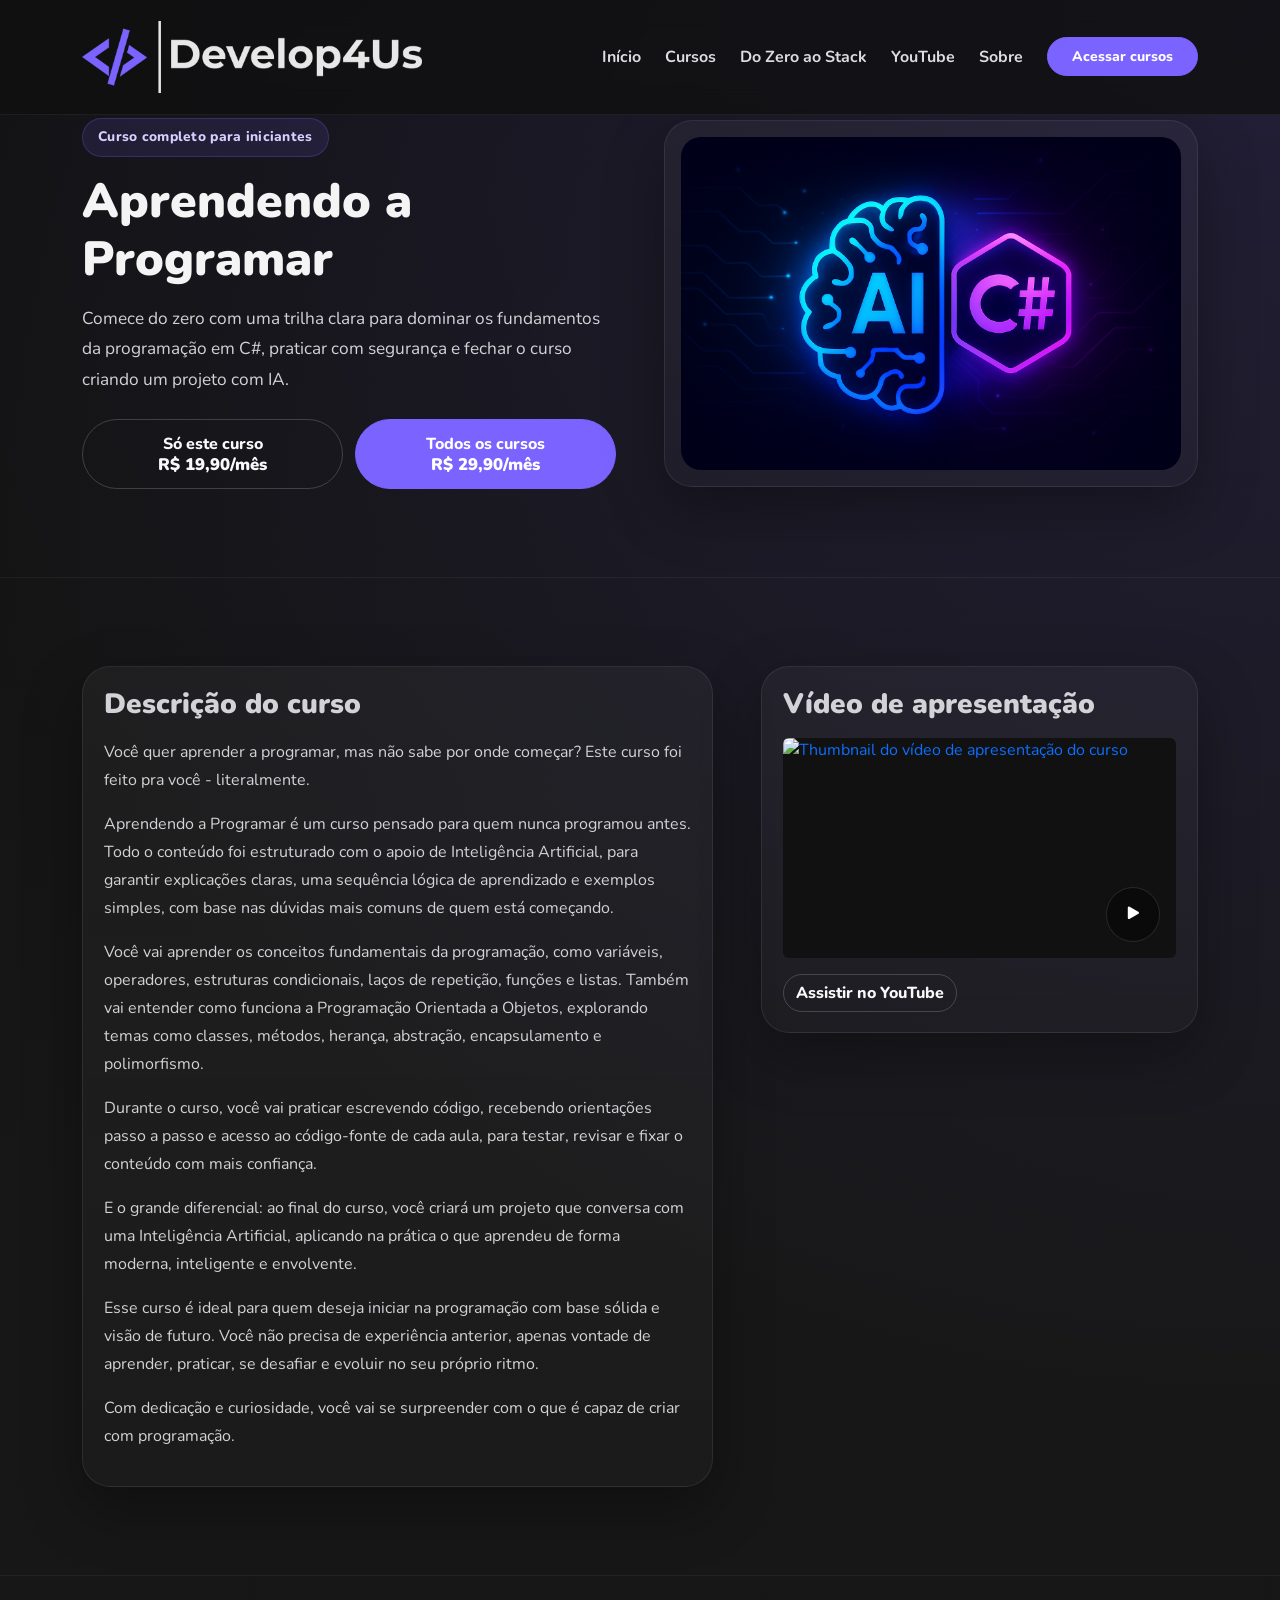
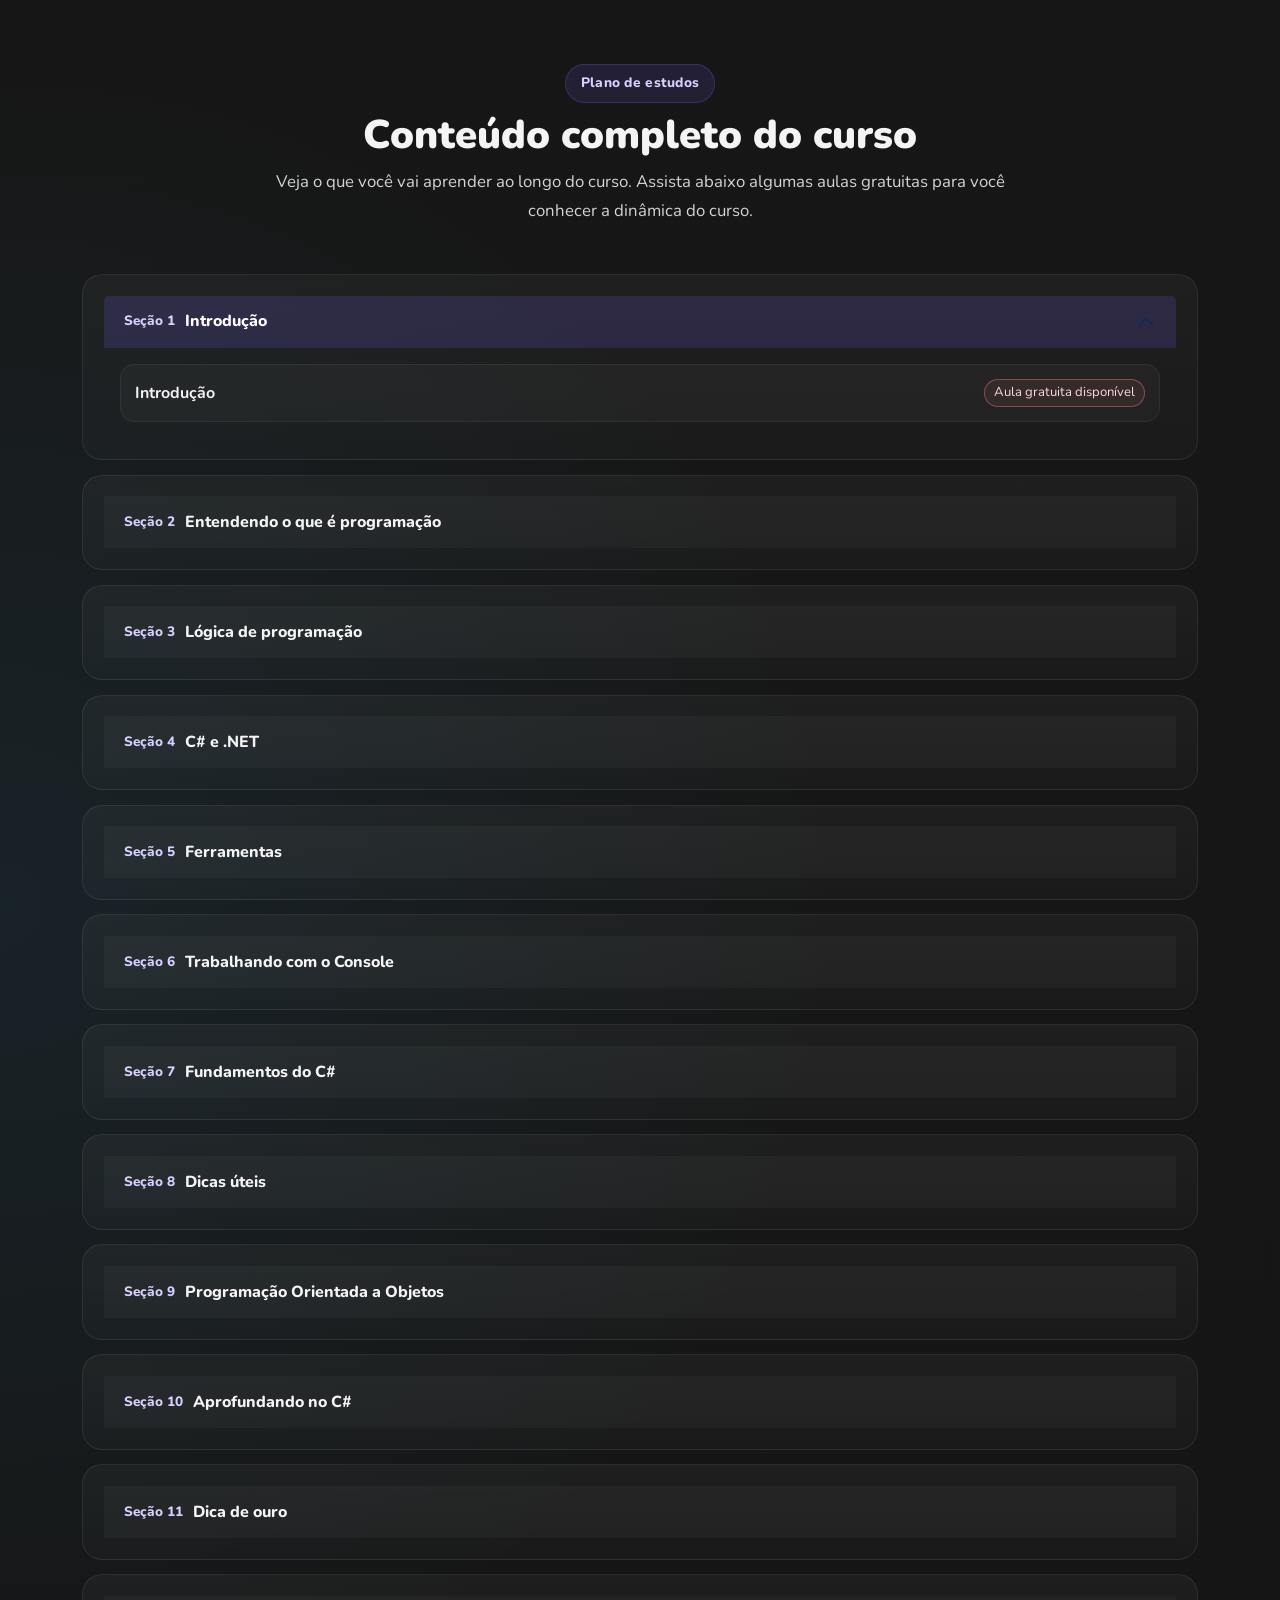
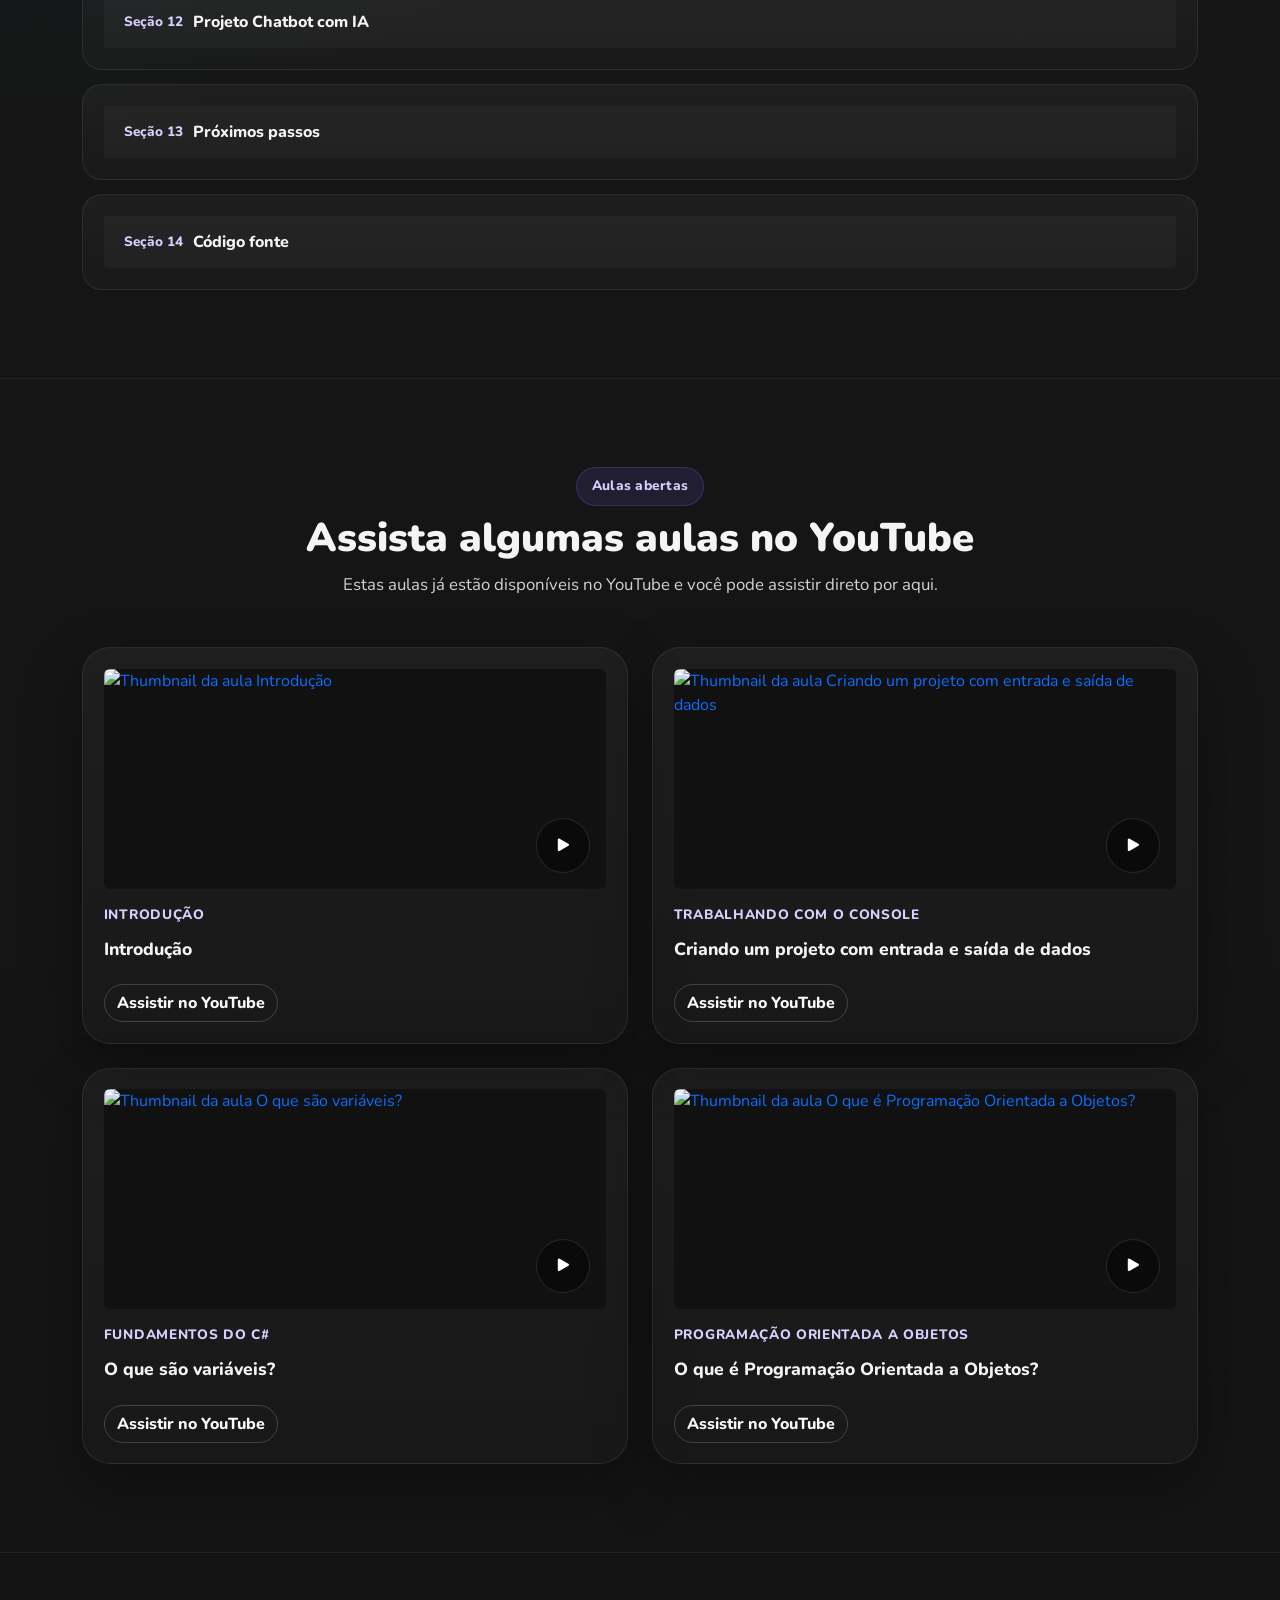
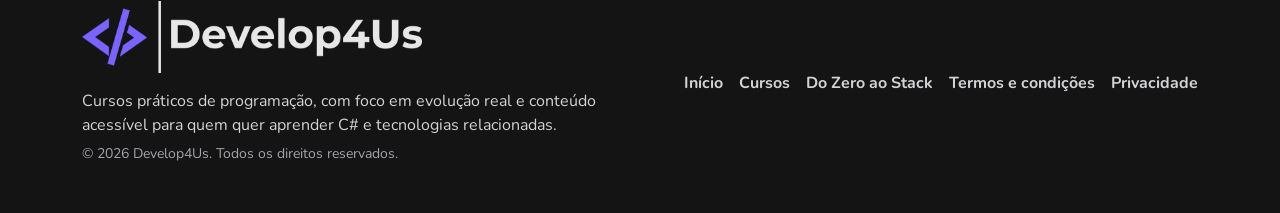
==== aprendendo-a-programar/index.html @ 0a6efe9c "Corrige navegação e remove embeds problemáticos de YouTube" ====
<!doctype html>
<html lang="pt-BR">
<head>
  <meta charset="utf-8">
  <meta name="viewport" content="width=device-width, initial-scale=1">
  <title>Aprendendo a Programar | Develop4Us</title>
  <meta name="description" content="Curso Aprendendo a Programar: comece do zero com lógica, C#, POO e projeto com IA.">
  <meta name="theme-color" content="#171717">

  <meta property="og:title" content="Aprendendo a Programar | Develop4Us">
  <meta property="og:description" content="Página oficial do curso Aprendendo a Programar com descrição, apresentação e conteúdo completo.">
  <meta property="og:type" content="website">
  <meta property="og:url" content="https://develop4us.com/aprendendo-a-programar">
  <meta property="og:image" content="../assets/img/logo_c1.png">

  <link rel="icon" type="image/png" href="../assets/img/favicon.png">
  <link rel="preconnect" href="https://fonts.googleapis.com">
  <link rel="preconnect" href="https://fonts.gstatic.com" crossorigin>
  <link href="https://fonts.googleapis.com/css2?family=Nunito:wght@400;600;700;800;900&display=swap" rel="stylesheet">
  <link href="https://cdn.jsdelivr.net/npm/bootstrap@5.3.3/dist/css/bootstrap.min.css" rel="stylesheet" integrity="sha384-QWTKZyjpPEjISv5WaRU9OFeRpok6YctnYmDr5pNlyT2bRjXh0JMhjY6hW+ALEwIH" crossorigin="anonymous">
  <link rel="stylesheet" href="https://cdn.jsdelivr.net/npm/bootstrap-icons@1.11.3/font/bootstrap-icons.min.css">
  <link rel="stylesheet" href="../assets/css/site.css">
</head>
<body>
  <div class="site-shell">
    <header>
      <nav class="navbar navbar-expand-lg navbar-dark fixed-top glass-nav" aria-label="Barra principal">
        <div class="container py-2">
          <a class="navbar-brand d-flex align-items-center gap-3" href="../index.html#inicio" aria-label="Voltar para o início">
            <img src="../assets/img/logo.png" alt="Logo da Develop4Us" class="brand-logo">
          </a>
          <button class="navbar-toggler border-0 shadow-none" type="button" data-bs-toggle="collapse" data-bs-target="#mainNav" aria-controls="mainNav" aria-expanded="false" aria-label="Abrir menu">
            <span class="navbar-toggler-icon"></span>
          </button>
          <div class="collapse navbar-collapse" id="mainNav">
            <ul class="navbar-nav ms-auto align-items-lg-center gap-lg-2 mt-3 mt-lg-0">
              <li class="nav-item"><a class="nav-link" href="../index.html#inicio">Início</a></li>
              <li class="nav-item"><a class="nav-link" href="../index.html#cursos">Cursos</a></li>
              <li class="nav-item"><a class="nav-link" href="../index.html#trilha">Do Zero ao Stack</a></li>
              <li class="nav-item"><a class="nav-link" href="../index.html#youtube">YouTube</a></li>
              <li class="nav-item"><a class="nav-link" href="../index.html#sobre">Sobre</a></li>
              <li class="nav-item ms-lg-2"><a class="btn btn-primary btn-sm px-4 py-2" href="https://academy.develop4us.com/pt-br/club/develop4us" target="_blank" rel="noopener noreferrer">Acessar cursos</a></li>
            </ul>
          </div>
        </div>
      </nav>
    </header>

    <main>
      <section class="course-hero section-pad">
        <div class="container">
          <div class="row g-4 g-lg-5 align-items-center">
            <div class="col-12 col-lg-6">
              <span class="eyebrow">Curso completo para iniciantes</span>
              <h1 class="display-5 fw-black mt-3 mb-3">Aprendendo a Programar</h1>
              <p class="hero-copy mb-4">Comece do zero com uma trilha clara para dominar os fundamentos da programação em C#, praticar com segurança e fechar o curso criando um projeto com IA.</p>
              <div class="course-pricing course-pricing-inline justify-content-center">
                <a href="https://academy.develop4us.com/pt-br/club/develop4us/products/7291394" class="btn btn-outline-light flex-fill" target="_blank" rel="noopener noreferrer">Só este curso<br><strong>R$ 19,90/mês</strong></a>
                <a href="https://pay.hotmart.com/E105148294Q" class="btn btn-primary flex-fill" target="_blank" rel="noopener noreferrer">Todos os cursos<br><strong>R$ 29,90/mês</strong></a>
              </div>
            </div>
            <div class="col-12 col-lg-6">
              <div class="course-cover card-surface">
                <img src="../assets/img/logo_c1.png" alt="Capa do curso Aprendendo a Programar" class="course-cover-image">
              </div>
            </div>
          </div>
        </div>
      </section>

      <section class="section-pad section-divider">
        <div class="container">
          <div class="row g-4 g-lg-5">
            <div class="col-12 col-lg-7">
              <div class="card-surface course-description">
                <h2 class="h3 fw-black mb-3">Descrição do curso</h2>
                <div id="courseDescription" class="course-description-content"></div>
              </div>
            </div>
            <div class="col-12 col-lg-5">
              <div class="card-surface course-video-presentation">
                <h2 class="h3 fw-black mb-3">Vídeo de apresentação</h2>
                <a href="https://youtu.be/44EhH_-DKz4" class="video-thumb video-thumb-link rounded overflow-hidden" target="_blank" rel="noopener noreferrer" aria-label="Assistir apresentação do curso no YouTube">
                  <img src="https://img.youtube.com/vi/44EhH_-DKz4/hqdefault.jpg" alt="Thumbnail do vídeo de apresentação do curso" class="video-thumb-image">
                  <span class="video-play-badge"><i class="bi bi-play-fill"></i></span>
                </a>
                <a href="https://youtu.be/44EhH_-DKz4" class="btn btn-outline-light mt-3" target="_blank" rel="noopener noreferrer">Assistir no YouTube</a>
              </div>
            </div>
          </div>
        </div>
      </section>

      <section id="conteudo" class="section-pad section-divider">
        <div class="container">
          <div class="section-heading text-center mb-5">
            <span class="eyebrow">Plano de estudos</span>
            <h2 class="display-6 fw-black mt-2">Conteúdo completo do curso</h2>
            <p class="section-copy mx-auto">Veja o que você vai aprender ao longo do curso. Assista abaixo algumas aulas gratuitas para você conhecer a dinâmica do curso.</p>
          </div>
          <div id="curriculumList" class="curriculum-list"></div>
        </div>
      </section>

      <section id="aulas-youtube" class="section-pad section-divider">
        <div class="container">
          <div class="section-heading text-center mb-5">
            <span class="eyebrow">Aulas abertas</span>
            <h2 class="display-6 fw-black mt-2">Assista algumas aulas no YouTube</h2>
            <p class="section-copy mx-auto">Estas aulas já estão disponíveis no YouTube e você pode assistir direto por aqui.</p>
          </div>
          <div id="youtubeLessons" class="row g-4"></div>
        </div>
      </section>
    </main>

    <footer class="section-divider py-5">
      <div class="container">
        <div class="row g-4 align-items-center">
          <div class="col-12 col-lg-6 text-center text-lg-start">
            <img src="../assets/img/logo.png" alt="Logo da Develop4Us" class="footer-logo mb-3">
            <p class="mb-1">Cursos práticos de programação, com foco em evolução real e conteúdo acessível para quem quer aprender C# e tecnologias relacionadas.</p>
            <small class="text-secondary">© <span id="currentYear"></span> Develop4Us. Todos os direitos reservados.</small>
          </div>
          <div class="col-12 col-lg-6">
            <div class="footer-links d-flex flex-column flex-sm-row flex-wrap justify-content-center justify-content-lg-end gap-2 gap-sm-3">
              <a href="../index.html#inicio">Início</a>
              <a href="../index.html#cursos">Cursos</a>
              <a href="../index.html#trilha">Do Zero ao Stack</a>
              <a href="../termos.html">Termos e condições</a>
              <a href="../privacidade.html">Privacidade</a>
            </div>
          </div>
        </div>
      </div>
    </footer>
  </div>

  <script>
    window.coursePageData = {
      description: [
        'Você quer aprender a programar, mas não sabe por onde começar? Este curso foi feito pra você - literalmente.',
        'Aprendendo a Programar é um curso pensado para quem nunca programou antes. Todo o conteúdo foi estruturado com o apoio de Inteligência Artificial, para garantir explicações claras, uma sequência lógica de aprendizado e exemplos simples, com base nas dúvidas mais comuns de quem está começando.',
        'Você vai aprender os conceitos fundamentais da programação, como variáveis, operadores, estruturas condicionais, laços de repetição, funções e listas. Também vai entender como funciona a Programação Orientada a Objetos, explorando temas como classes, métodos, herança, abstração, encapsulamento e polimorfismo.',
        'Durante o curso, você vai praticar escrevendo código, recebendo orientações passo a passo e acesso ao código-fonte de cada aula, para testar, revisar e fixar o conteúdo com mais confiança.',
        'E o grande diferencial: ao final do curso, você criará um projeto que conversa com uma Inteligência Artificial, aplicando na prática o que aprendeu de forma moderna, inteligente e envolvente.',
        'Esse curso é ideal para quem deseja iniciar na programação com base sólida e visão de futuro. Você não precisa de experiência anterior, apenas vontade de aprender, praticar, se desafiar e evoluir no seu próprio ritmo.',
        'Com dedicação e curiosidade, você vai se surpreender com o que é capaz de criar com programação.'
      ],
      lessons: [
        { section: 'Introdução', title: 'Introdução', youtube: 'https://youtu.be/5ladXvCIR5Y' },
        { section: 'Entendendo o que é programação', title: 'O que é programação?' },
        { section: 'Entendendo o que é programação', title: 'O que faz um programador?' },
        { section: 'Entendendo o que é programação', title: 'O que são softwares?' },
        { section: 'Entendendo o que é programação', title: 'Como é o funcionamento de um programa?' },
        { section: 'Lógica de programação', title: 'Pensando como um programador' },
        { section: 'Lógica de programação', title: 'O que são algoritmos e como usá-los?' },
        { section: 'C# e .NET', title: 'O que é C#?' },
        { section: 'C# e .NET', title: 'O que é .NET?' },
        { section: 'Ferramentas', title: 'O que é uma IDE?' },
        { section: 'Ferramentas', title: 'Instalação do VS Code' },
        { section: 'Ferramentas', title: 'Instalação do kit de ferramentas do C#' },
        { section: 'Ferramentas', title: 'Instalação do .NET' },
        { section: 'Ferramentas', title: 'Meu primeiro app de Console' },
        { section: 'Ferramentas', title: 'Meu primeiro app Web' },
        { section: 'Ferramentas', title: 'Meu primeiro app para Windows' },
        { section: 'Trabalhando com o Console', title: 'Criando um projeto com entrada e saída de dados', youtube: 'https://youtu.be/Va6NUKObylQ' },
        { section: 'Fundamentos do C#', title: 'O que são variáveis?', youtube: 'https://youtu.be/ct6WzISPlgQ' },
        { section: 'Fundamentos do C#', title: 'Criando minhas primeiras variáveis' },
        { section: 'Fundamentos do C#', title: 'O que são operadores?' },
        { section: 'Fundamentos do C#', title: 'Usando os operadores aritméticos' },
        { section: 'Fundamentos do C#', title: 'Trabalhando com operadores de comparação e lógicos' },
        { section: 'Fundamentos do C#', title: 'O que são estruturas condicionais e laços de repetição?' },
        { section: 'Fundamentos do C#', title: 'Aplicando o if-else na prática' },
        { section: 'Fundamentos do C#', title: 'Usando o switch-case' },
        { section: 'Fundamentos do C#', title: 'Laços de repetição: for' },
        { section: 'Fundamentos do C#', title: 'Laços de repetição: while' },
        { section: 'Fundamentos do C#', title: 'Laços de repetição: do-while' },
        { section: 'Fundamentos do C#', title: 'Trabalhando com arrays' },
        { section: 'Fundamentos do C#', title: 'Trabalhando com listas' },
        { section: 'Fundamentos do C#', title: 'Laços de repetição: foreach' },
        { section: 'Fundamentos do C#', title: 'O que são funções ou métodos?' },
        { section: 'Fundamentos do C#', title: 'Criando métodos simples' },
        { section: 'Fundamentos do C#', title: 'Criando métodos com parâmetros' },
        { section: 'Fundamentos do C#', title: 'Criando métodos com retorno' },
        { section: 'Dicas úteis', title: 'Dica: Criando projetos pelo Solution Explorer' },
        { section: 'Dicas úteis', title: 'Dica: Aprendendo a depurar o código' },
        { section: 'Programação Orientada a Objetos', title: 'O que é Programação Orientada a Objetos?', youtube: 'https://youtu.be/pikRvl3avoI' },
        { section: 'Programação Orientada a Objetos', title: 'O que são classes e objetos?' },
        { section: 'Programação Orientada a Objetos', title: 'Criando classes' },
        { section: 'Programação Orientada a Objetos', title: 'Criando classes em arquivos diferentes' },
        { section: 'Programação Orientada a Objetos', title: 'Criando e usando construtores' },
        { section: 'Programação Orientada a Objetos', title: 'Encapsulamento e modificadores de acesso' },
        { section: 'Programação Orientada a Objetos', title: 'Aplicando encapsulamento no código' },
        { section: 'Programação Orientada a Objetos', title: 'Criando métodos com sobrecarga' },
        { section: 'Programação Orientada a Objetos', title: 'O que são abstração e interfaces?' },
        { section: 'Programação Orientada a Objetos', title: 'Usando abstração e interfaces na prática' },
        { section: 'Programação Orientada a Objetos', title: 'Criando classes abstratas' },
        { section: 'Programação Orientada a Objetos', title: 'O que é herança?' },
        { section: 'Programação Orientada a Objetos', title: 'Exemplo de herança' },
        { section: 'Programação Orientada a Objetos', title: 'O que é polimorfismo?' },
        { section: 'Programação Orientada a Objetos', title: 'Exemplo de polimorfismo' },
        { section: 'Aprofundando no C#', title: 'Var, constantes e variáveis estáticas' },
        { section: 'Aprofundando no C#', title: 'Propriedades e campos em classes' },
        { section: 'Aprofundando no C#', title: 'Programando com LINQ' },
        { section: 'Aprofundando no C#', title: 'Lidando com as exceções' },
        { section: 'Aprofundando no C#', title: 'Aprendendo a manipular arquivos e streams' },
        { section: 'Aprofundando no C#', title: 'Aprendendo programação assíncrona' },
        { section: 'Dica de ouro', title: 'Dica: Usando o GitHub Copilot' },
        { section: 'Projeto Chatbot com IA', title: 'Criando um chatbot usando IA' },
        { section: 'Próximos passos', title: 'Qual caminho seguir na programação?' },
        { section: 'Código fonte', title: 'Código fonte' }
      ]
    };
  </script>
  <script src="https://cdn.jsdelivr.net/npm/bootstrap@5.3.3/dist/js/bootstrap.bundle.min.js" integrity="sha384-YvpcrYf0tY3lHB60NNkmXc5s9fDVZLESaAA55NDzOxhy9GkcIdslK1eN7N6jIeHz" crossorigin="anonymous"></script>
  <script src="../assets/js/site.js"></script>
  <script src="../assets/js/course-page.js"></script>
</body>
</html>
---- assets/css/site.css ----
:root {
  --bg: #171717;
  --bg-soft: #1f1f1f;
  --surface: #232323;
  --surface-strong: #2c2c2c;
  --primary: #7a63ff;
  --primary-strong: #9585ff;
  --heading: #f4f4f5;
  --text: #d3d3d7;
  --muted: #a3a3ad;
  --border: rgba(255, 255, 255, 0.08);
  --shadow: 0 22px 60px rgba(0, 0, 0, 0.32);
  --radius-xl: 1.75rem;
  --radius-lg: 1.25rem;
  --radius-md: 1rem;
}

html {
  scroll-behavior: smooth;
}

body {
  margin: 0;
  font-family: 'Nunito', sans-serif;
  color: var(--text);
  background:
    radial-gradient(circle at top right, rgba(122, 99, 255, 0.16), transparent 28%),
    radial-gradient(circle at left center, rgba(56, 189, 248, 0.08), transparent 30%),
    linear-gradient(180deg, #111111 0%, var(--bg) 24%, #141414 100%);
}

img {
  max-width: 100%;
  display: block;
}

.site-shell {
  overflow-x: hidden;
}

.section-pad {
  padding: 5rem 0;
}

.section-divider {
  border-top: 1px solid rgba(255, 255, 255, 0.05);
}

.glass-nav {
  background: rgba(16, 16, 16, 0.78);
  backdrop-filter: blur(14px);
  border-bottom: 1px solid rgba(255, 255, 255, 0.06);
}

.brand-logo,
.footer-logo,
.about-logo {
  height: auto;
}

.brand-logo {
  width: min(56vw, 220px);
  max-width: 220px;
}

.footer-logo,
.about-logo {
  width: min(72vw, 340px);
}

.nav-link,
.footer-links a,
.hero-copy,
.section-copy,
.course-card p,
.video-card p,
.guide-step-card p,
.guide-card p,
footer p,
footer small,
.mini-note,
.cookie-consent p {
  color: var(--text);
}

.nav-link {
  font-weight: 700;
  color: #dcdce2;
}

.nav-link:hover,
.nav-link:focus,
.footer-links a:hover,
.footer-links a:focus,
.cookie-consent a:hover,
.cookie-consent a:focus {
  color: #ffffff;
}

.btn {
  border-radius: 999px;
  font-weight: 800;
  transition: transform 0.2s ease, box-shadow 0.2s ease, background-color 0.2s ease, border-color 0.2s ease;
}

.btn:hover,
.btn:focus {
  transform: translateY(-2px);
  box-shadow: 0 12px 28px rgba(122, 99, 255, 0.18);
}

.btn-primary {
  --bs-btn-bg: var(--primary);
  --bs-btn-border-color: var(--primary);
  --bs-btn-hover-bg: var(--primary-strong);
  --bs-btn-hover-border-color: var(--primary-strong);
  --bs-btn-active-bg: var(--primary-strong);
  --bs-btn-active-border-color: var(--primary-strong);
  --bs-btn-disabled-bg: var(--primary);
  --bs-btn-disabled-border-color: var(--primary);
}

.btn-outline-light {
  border-color: rgba(255, 255, 255, 0.18);
}

.display-5,
.display-6,
h1,
h2,
h3,
h4,
.showcase-item h3,
.video-card h3,
.course-card h3,
.guide-step-card h3,
.guide-card h3 {
  color: var(--heading);
}

.fw-black {
  font-weight: 900;
}

.eyebrow {
  display: inline-flex;
  align-items: center;
  gap: 0.5rem;
  background: rgba(122, 99, 255, 0.12);
  color: #d8d0ff;
  border: 1px solid rgba(122, 99, 255, 0.25);
  padding: 0.5rem 0.95rem;
  border-radius: 999px;
  font-size: 0.86rem;
  font-weight: 800;
  letter-spacing: 0.02em;
}

.hero-section {
  padding-top: 7.6rem;
}

.hero-copy,
.section-copy {
  font-size: 1.05rem;
  line-height: 1.75;
  max-width: 46rem;
}

.card-surface,
.course-card,
.video-card,
.subscription-box,
.all-access-banner,
.hero-showcase,
.guide-card,
.guide-step-card,
.stack-summary-box,
.about-visual {
  background: linear-gradient(180deg, rgba(255, 255, 255, 0.04), rgba(255, 255, 255, 0.02));
  border: 1px solid var(--border);
  border-radius: var(--radius-xl);
  box-shadow: var(--shadow);
}

.hero-points {
  display: grid;
  gap: 0.75rem;
}

.hero-point {
  display: flex;
  align-items: center;
  gap: 0.75rem;
  padding: 0.9rem 1rem;
  border-radius: var(--radius-md);
  background: rgba(255, 255, 255, 0.03);
  border: 1px solid rgba(255, 255, 255, 0.06);
}

.hero-point i,
.showcase-icon,
.video-label i,
.promo-list i,
.guide-step-number {
  color: var(--primary);
}

.hero-point strong {
  color: #ffffff;
}

.hero-showcase {
  padding: 1.4rem;
}

.showcase-top {
  margin-bottom: 1.25rem;
}

.showcase-top h2 {
  margin: 0.9rem 0 0.6rem;
  font-size: clamp(1.55rem, 2vw, 2rem);
}

.showcase-top p {
  margin: 0;
  line-height: 1.7;
}

.showcase-badge {
  display: inline-flex;
  align-items: center;
  gap: 0.45rem;
  font-weight: 800;
  color: #ffffff;
}

.showcase-grid {
  display: grid;
  gap: 1rem;
}

.showcase-item {
  display: flex;
  gap: 0.95rem;
  align-items: flex-start;
  padding: 1rem;
  border-radius: var(--radius-lg);
  background: rgba(255, 255, 255, 0.03);
  border: 1px solid rgba(255, 255, 255, 0.06);
}

.highlight-item {
  background: linear-gradient(135deg, rgba(122, 99, 255, 0.18), rgba(255, 255, 255, 0.03));
  border-color: rgba(122, 99, 255, 0.24);
}

.showcase-icon {
  width: 3rem;
  height: 3rem;
  flex: 0 0 3rem;
  display: inline-grid;
  place-items: center;
  border-radius: 1rem;
  background: rgba(122, 99, 255, 0.14);
  border: 1px solid rgba(122, 99, 255, 0.24);
  font-size: 1.2rem;
}

.showcase-item h3 {
  margin: 0 0 0.3rem;
  font-size: 1.06rem;
  font-weight: 800;
}

.showcase-item p {
  margin: 0;
  line-height: 1.65;
}

.section-heading {
  max-width: 52rem;
  margin-left: auto;
  margin-right: auto;
}

.all-access-banner,
.guide-card {
  padding: 1.5rem;
}

.price-highlight,
.subscription-price,

.course-pricing {
  display: grid;
  grid-template-columns: 1fr;
  gap: 0.75rem;
  margin-top: 0.4rem;
}

.course-pricing .btn {
  padding: 0.9rem 1rem;
  line-height: 1.25;
}

.course-pricing .btn strong {
  font-size: 1.05rem;
}

.course-link-inline {
  margin-top: 0.8rem;
  display: inline-flex;
  align-items: center;
  gap: 0.25rem;
  color: #d8d0ff;
  font-weight: 800;
  text-decoration: none;
}

.subscription-box {
  padding: 1.45rem;
  background: linear-gradient(180deg, rgba(122, 99, 255, 0.22), rgba(122, 99, 255, 0.08)), rgba(255, 255, 255, 0.03);
}

.small-label,
.course-tag,
.video-label,
.guide-step-label {
  font-weight: 800;
}

.small-label {
  display: block;
  color: #ffffff;
  letter-spacing: 0.03em;
}

.subscription-price {
  margin: 0.35rem 0 0.8rem;
  font-size: clamp(2.1rem, 7vw, 3rem);
  font-weight: 900;
  line-height: 1;
}

.promo-list li {
  display: flex;
  gap: 0.75rem;
  align-items: flex-start;
  margin-bottom: 0.7rem;
}

.promo-list i {
  margin-top: 0.1rem;
}

.course-card,
.video-card {
  display: flex;
  flex-direction: column;
  overflow: hidden;
}

.course-body,
.video-body {
  padding: 1.2rem;
  display: flex;
  flex-direction: column;
  flex: 1;
}

.course-thumb,
.video-thumb {
  position: relative;
  min-height: 220px;
  overflow: hidden;
  background: #111;
}

.course-thumb-image,
.video-thumb-image {
  width: 100%;
  height: 100%;
  object-fit: cover;
}

.course-card h3,
.video-card h3,
.guide-step-card h3 {
  font-size: 1.15rem;
  font-weight: 800;
}

.course-card p,
.video-card p,
.guide-step-card p,
.guide-card p,
.subscription-box p,
.showcase-top p,
.showcase-item p {
  font-size: 0.97rem;
  line-height: 1.7;
}

.course-tag,
.video-label {
  color: #d8d0ff;
}

.course-meta {
  display: flex;
  flex-direction: column;
  gap: 0.2rem;
  margin-top: auto;
}

.course-price {
  font-size: 1.05rem;
  font-weight: 900;
}

.course-note,
.mini-note,
.footer-contact,
.stack-summary-list li,
.cookie-consent a {
  color: var(--muted);
}

.video-thumb-link {
  display: block;
  text-decoration: none;
}

.video-play-badge {
  position: absolute;
  right: 1rem;
  bottom: 1rem;
  width: 3.4rem;
  height: 3.4rem;
  display: inline-grid;
  place-items: center;
  border-radius: 999px;
  background: rgba(9, 9, 10, 0.78);
  color: #ffffff;
  border: 1px solid rgba(255, 255, 255, 0.12);
  backdrop-filter: blur(8px);
  font-size: 1.4rem;
}

.guide-card {
  align-items: center;
}

.stack-summary-box {
  padding: 1.4rem;
  background: linear-gradient(180deg, rgba(255, 255, 255, 0.04), rgba(122, 99, 255, 0.05));
}

.stack-summary-list {
  display: grid;
  gap: 1rem;
}

.stack-summary-list li {
  display: flex;
  align-items: flex-start;
  gap: 0.8rem;
  line-height: 1.6;
}

.stack-summary-list span {
  width: 2rem;
  height: 2rem;
  flex: 0 0 2rem;
  display: inline-grid;
  place-items: center;
  border-radius: 999px;
  background: rgba(122, 99, 255, 0.14);
  color: #ffffff;
  font-weight: 900;
}

.guide-step-card {
  display: flex;
  gap: 1rem;
  align-items: flex-start;
  padding: 1.25rem;
  height: 100%;
}

.guide-step-number {
  width: 3rem;
  height: 3rem;
  flex: 0 0 3rem;
  display: inline-grid;
  place-items: center;
  border-radius: 1rem;
  background: rgba(122, 99, 255, 0.14);
  border: 1px solid rgba(122, 99, 255, 0.24);
  font-size: 1.1rem;
  font-weight: 900;
}

.guide-step-label {
  display: inline-block;
  margin-bottom: 0.35rem;
  color: #d8d0ff;
  font-size: 0.85rem;
  text-transform: uppercase;
  letter-spacing: 0.05em;
}

.about-visual {
  min-height: 280px;
  display: grid;
  place-items: center;
  padding: 1.5rem;
}

.about-logo-wrap {
  width: 100%;
  min-height: 220px;
  display: grid;
  place-items: center;
  border-radius: var(--radius-lg);
  background: radial-gradient(circle at center, rgba(122, 99, 255, 0.12), transparent 55%), rgba(255, 255, 255, 0.02);
  border: 1px solid rgba(255, 255, 255, 0.06);
}

.footer-links a {
  text-decoration: none;
  font-weight: 700;
}

.text-secondary {
  color: var(--muted) !important;
}

.cookie-consent {
  position: fixed;
  left: 1rem;
  right: 1rem;
  bottom: 1rem;
  z-index: 1100;
}

.cookie-consent__content {
  max-width: 980px;
  margin: 0 auto;
  display: flex;
  flex-direction: column;
  gap: 1rem;
  padding: 1rem 1.1rem;
  border-radius: 1.25rem;
  background: rgba(16, 16, 16, 0.94);
  border: 1px solid rgba(255, 255, 255, 0.09);
  box-shadow: var(--shadow);
}

.cookie-consent p {
  margin: 0;
  line-height: 1.65;
}

.cookie-consent a {
  font-weight: 800;
}

.legal-page {
  min-height: 100vh;
  padding-top: 7rem;
}

.legal-card {
  max-width: 900px;
  margin: 0 auto;
  padding: 2rem;
  background: linear-gradient(180deg, rgba(255,255,255,0.04), rgba(255,255,255,0.02));
  border: 1px solid var(--border);
  border-radius: var(--radius-xl);
  box-shadow: var(--shadow);
}

.legal-card h1,
.legal-card h2 {
  color: var(--heading);
}

.legal-card h2 {
  font-size: 1.2rem;
  margin-top: 1.7rem;
}

.legal-card p,
.legal-card li {
  line-height: 1.8;
  color: var(--text);
}

.legal-card a {
  color: #ddd6ff;
}

@media (min-width: 576px) {
  .section-pad {
    padding: 5.5rem 0;
  }

  .cookie-consent__content {
    flex-direction: row;
    align-items: center;
    justify-content: space-between;
    gap: 1.25rem;
    padding: 1rem 1.25rem;
  }
}

@media (min-width: 768px) {
  .showcase-grid {
    grid-template-columns: 1fr 1fr;
  }
}

@media (min-width: 992px) {
  .brand-logo {
    width: min(34vw, 340px);
    max-width: 340px;
  }

  .hero-section {
    min-height: 100vh;
    display: flex;
    align-items: center;
  }

  .hero-copy {
    font-size: 1.08rem;
  }
}

@media (prefers-reduced-motion: reduce) {
  html {
    scroll-behavior: auto;
  }

  .btn,
  * {
    transition: none !important;
    animation: none !important;
  }
}

.hero-section .row {
  align-items: center;
}

.price-option {
  display: flex;
  align-items: center;
  justify-content: space-between;
  gap: 0.9rem;
  padding: 0.8rem 0.95rem;
  border-radius: 1rem;
  border: 1px solid rgba(255,255,255,0.08);
}

.price-option + .price-option {
  margin-top: 0.65rem;
}

.price-option.primary {
  background: rgba(255, 255, 255, 0.04);
}

.price-option.secondary {
  background: rgba(122, 99, 255, 0.12);
  border-color: rgba(122, 99, 255, 0.22);
}

.price-label {
  color: var(--muted);
  font-size: 0.86rem;
  font-weight: 800;
  text-transform: uppercase;
  letter-spacing: 0.04em;
}

.bundle-price {
  color: #ffffff;
  font-size: 1rem;
  font-weight: 900;
}

.course-note {
  display: block;
  margin-top: 0.7rem;
  line-height: 1.6;
}

@media (max-width: 991.98px) {
  .glass-nav .container {
    flex-wrap: wrap;
  }

  .glass-nav .navbar-collapse {
    flex-basis: 100%;
  }

  .brand-logo {
    width: min(48vw, 180px);
  }

  .hero-section {
    padding-top: 6.8rem;
  }

  .hero-section .row > .order-1 {
    order: 1 !important;
  }

  .hero-section .row > .order-2 {
    order: 2 !important;
  }
}

.course-hero {
  padding-top: 7.4rem;
}

.course-cover {
  padding: 1rem;
}

.course-cover-image {
  width: 100%;
  border-radius: var(--radius-lg);
}

.course-pricing-inline {
  max-width: 560px;
  margin-inline: auto;
}

.course-pricing-inline .btn {
  padding: 0.85rem 0.75rem;
}

.course-description,
.course-video-presentation,
.video-lesson-card,
.curriculum-section {
  padding: 1.3rem;
}

.course-description-content p {
  margin-bottom: 1rem;
  line-height: 1.75;
}

.course-video-presentation .btn {
  width: fit-content;
}

.video-lesson-card h3 {
  margin-top: 0.5rem;
  font-size: 1.1rem;
  font-weight: 800;
}

.curriculum-list {
  display: block;
}

.course-accordion {
  display: grid;
  gap: 0.9rem;
}

.course-accordion .accordion-item {
  border: 1px solid var(--border);
  border-radius: var(--radius-lg);
  overflow: hidden;
  background: linear-gradient(180deg, rgba(255, 255, 255, 0.04), rgba(255, 255, 255, 0.02));
}

.course-accordion .accordion-button {
  background: rgba(255, 255, 255, 0.03);
  color: var(--heading);
  box-shadow: none;
  font-weight: 800;
  display: flex;
  gap: 0.65rem;
  align-items: center;
}

.course-accordion .accordion-button:not(.collapsed) {
  background: rgba(122, 99, 255, 0.16);
  color: #fff;
}

.course-accordion .accordion-body {
  padding: 1rem;
}

.curriculum-index {
  display: inline-block;
  color: #d8d0ff;
  font-size: 0.85rem;
  font-weight: 800;
}

.curriculum-section ul {
  list-style: none;
  padding: 0;
  margin: 0;
  display: grid;
  gap: 0.8rem;
}

.curriculum-section li {
  display: block;
  padding: 0.9rem;
  border-radius: 0.9rem;
  background: rgba(255, 255, 255, 0.03);
  border: 1px solid rgba(255, 255, 255, 0.06);
}

.lesson-header {
  display: flex;
  flex-direction: column;
  gap: 0.4rem;
}

.lesson-title {
  color: var(--heading);
  font-weight: 700;
}

.lesson-badge {
  width: fit-content;
  text-decoration: none;
  font-size: 0.82rem;
  color: var(--muted);
  border: 1px solid rgba(255, 255, 255, 0.15);
  border-radius: 999px;
  padding: 0.2rem 0.55rem;
}

.lesson-badge-open {
  color: #ffd7d7;
  border-color: rgba(255, 132, 132, 0.4);
  background: rgba(255, 132, 132, 0.08);
}

.video-lesson-card {
  display: flex;
  flex-direction: column;
}

.video-lesson-card .btn {
  width: fit-content;
}

@media (min-width: 768px) {
  .course-pricing-inline {
    grid-template-columns: repeat(2, minmax(0, 1fr));
  }

  .lesson-header {
    flex-direction: row;
    justify-content: space-between;
    align-items: center;
  }
}
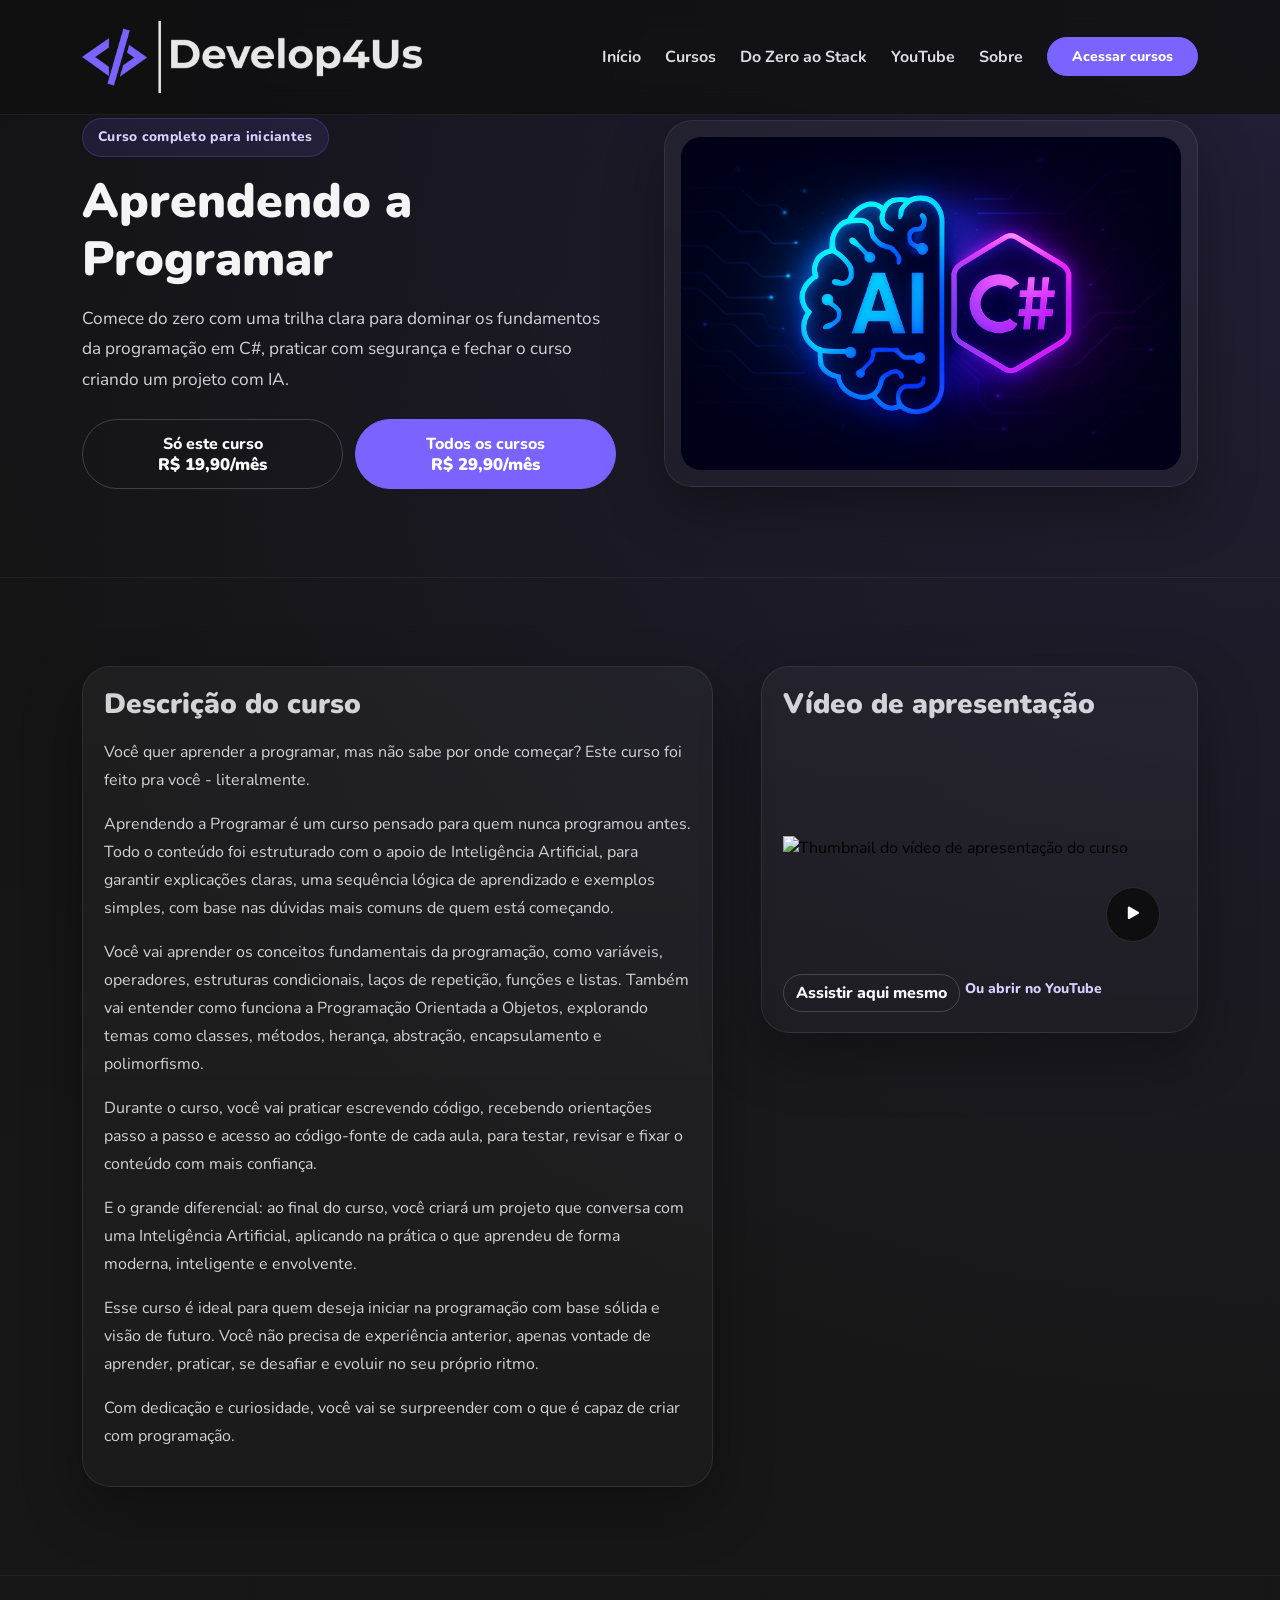
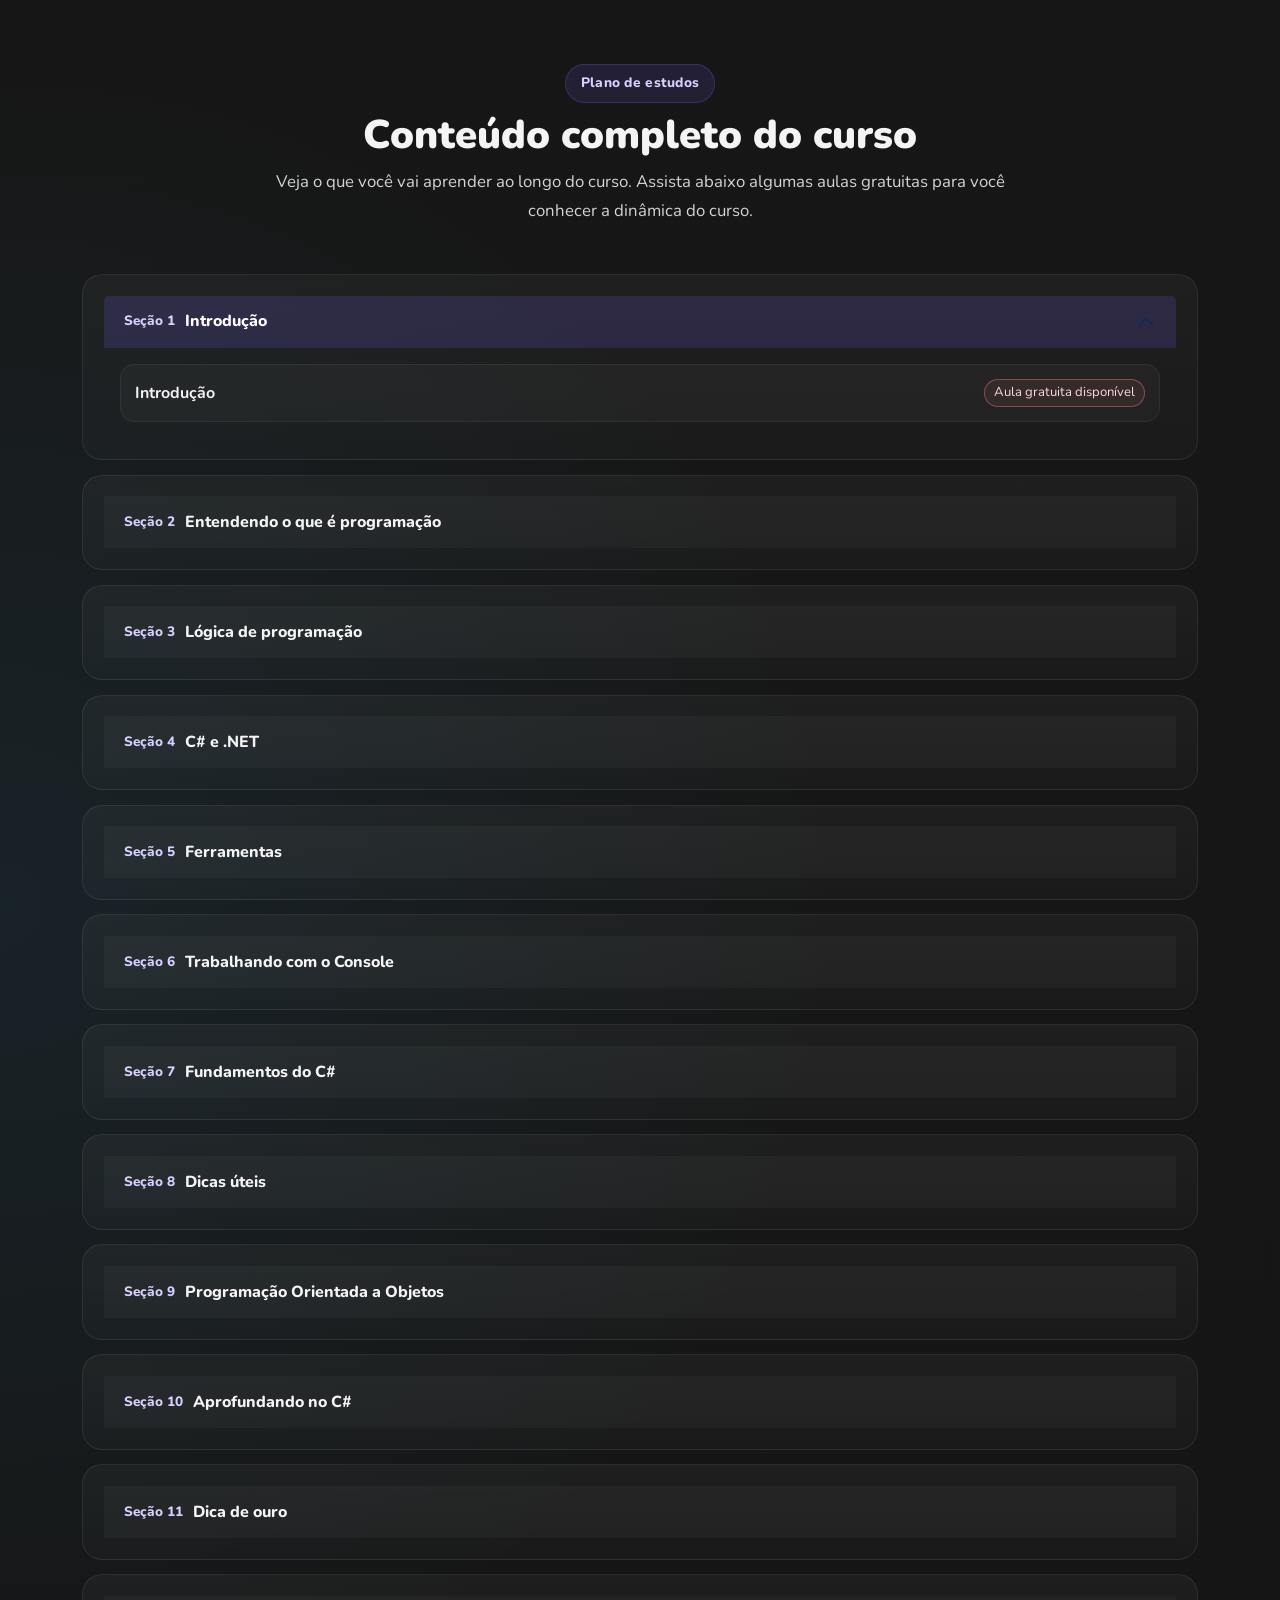
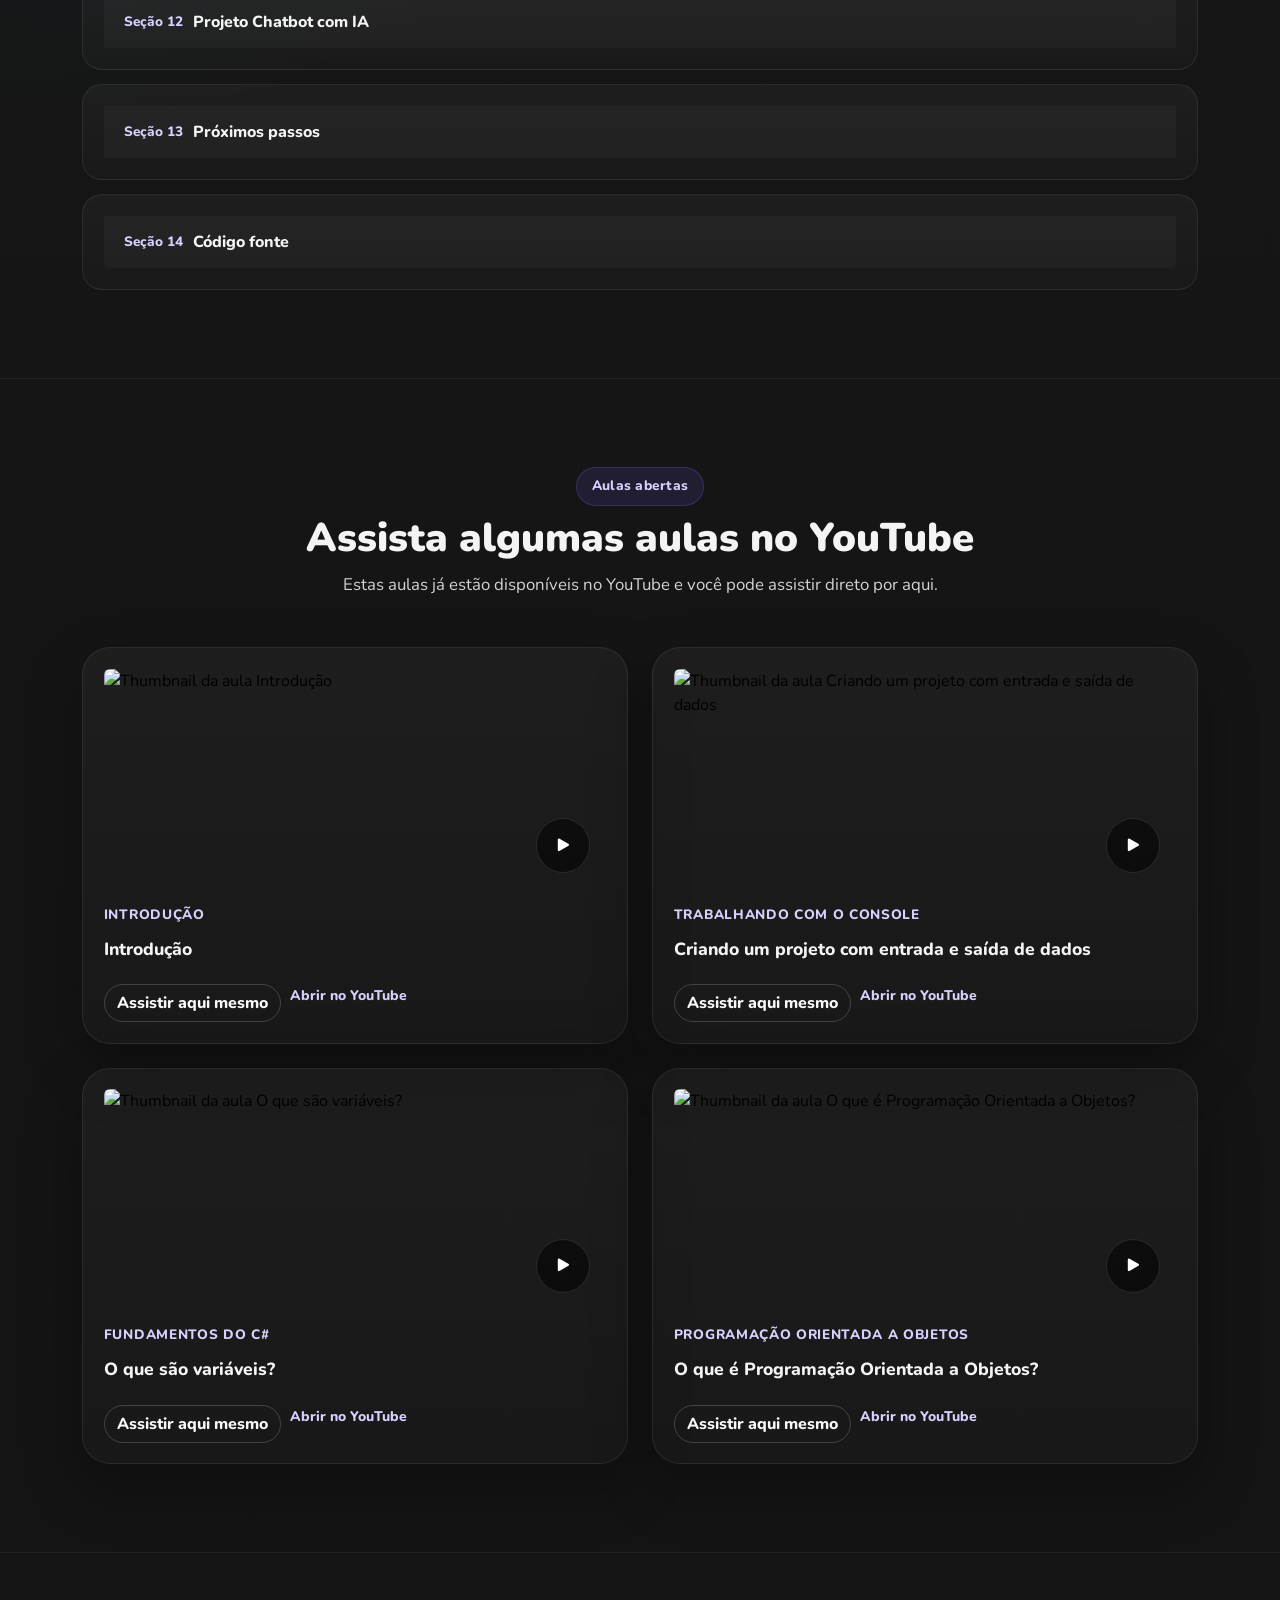
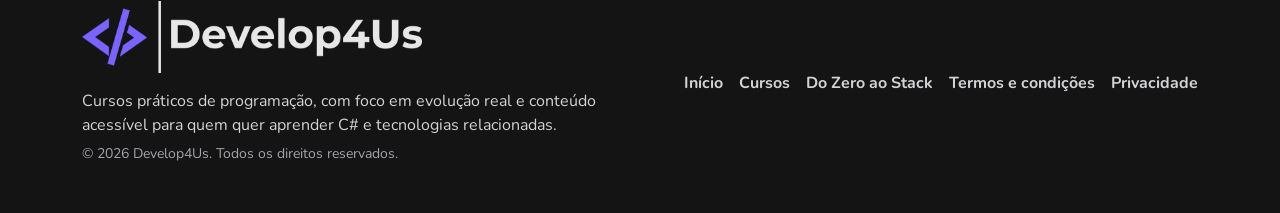
==== commit 96ca0ae2: "Permite assistir vídeos dentro da página do curso" ====
--- a/aprendendo-a-programar/index.html
+++ b/aprendendo-a-programar/index.html
@@ -80,11 +80,13 @@
             <div class="col-12 col-lg-5">
               <div class="card-surface course-video-presentation">
                 <h2 class="h3 fw-black mb-3">Vídeo de apresentação</h2>
-                <a href="https://youtu.be/44EhH_-DKz4" class="video-thumb video-thumb-link rounded overflow-hidden" target="_blank" rel="noopener noreferrer" aria-label="Assistir apresentação do curso no YouTube">
+                <button type="button" class="video-thumb video-thumb-link rounded overflow-hidden border-0 p-0 w-100 text-start inline-play-trigger" data-video-id="44EhH_-DKz4" data-target="presentationPlayer" aria-label="Assistir apresentação do curso aqui mesmo">
                   <img src="https://img.youtube.com/vi/44EhH_-DKz4/hqdefault.jpg" alt="Thumbnail do vídeo de apresentação do curso" class="video-thumb-image">
                   <span class="video-play-badge"><i class="bi bi-play-fill"></i></span>
-                </a>
-                <a href="https://youtu.be/44EhH_-DKz4" class="btn btn-outline-light mt-3" target="_blank" rel="noopener noreferrer">Assistir no YouTube</a>
+                </button>
+                <div id="presentationPlayer" class="inline-player mt-3" hidden></div>
+                <button type="button" class="btn btn-outline-light mt-3 inline-play-trigger" data-video-id="44EhH_-DKz4" data-target="presentationPlayer">Assistir aqui mesmo</button>
+                <a href="https://youtu.be/44EhH_-DKz4" class="btn btn-link btn-sm p-0 mt-2 open-youtube-link" target="_blank" rel="noopener noreferrer">Ou abrir no YouTube</a>
               </div>
             </div>
           </div>
--- a/assets/css/site.css
+++ b/assets/css/site.css
@@ -863,6 +863,26 @@
   width: fit-content;
 }
 
+
+.inline-play-trigger.video-thumb-link {
+  background: transparent;
+}
+
+.open-youtube-link {
+  color: #d8d0ff;
+  text-decoration: none;
+  font-weight: 800;
+}
+
+.open-youtube-link:hover,
+.open-youtube-link:focus {
+  color: #fff;
+}
+
+.inline-player {
+  width: 100%;
+}
+
 @media (min-width: 768px) {
   .course-pricing-inline {
     grid-template-columns: repeat(2, minmax(0, 1fr));
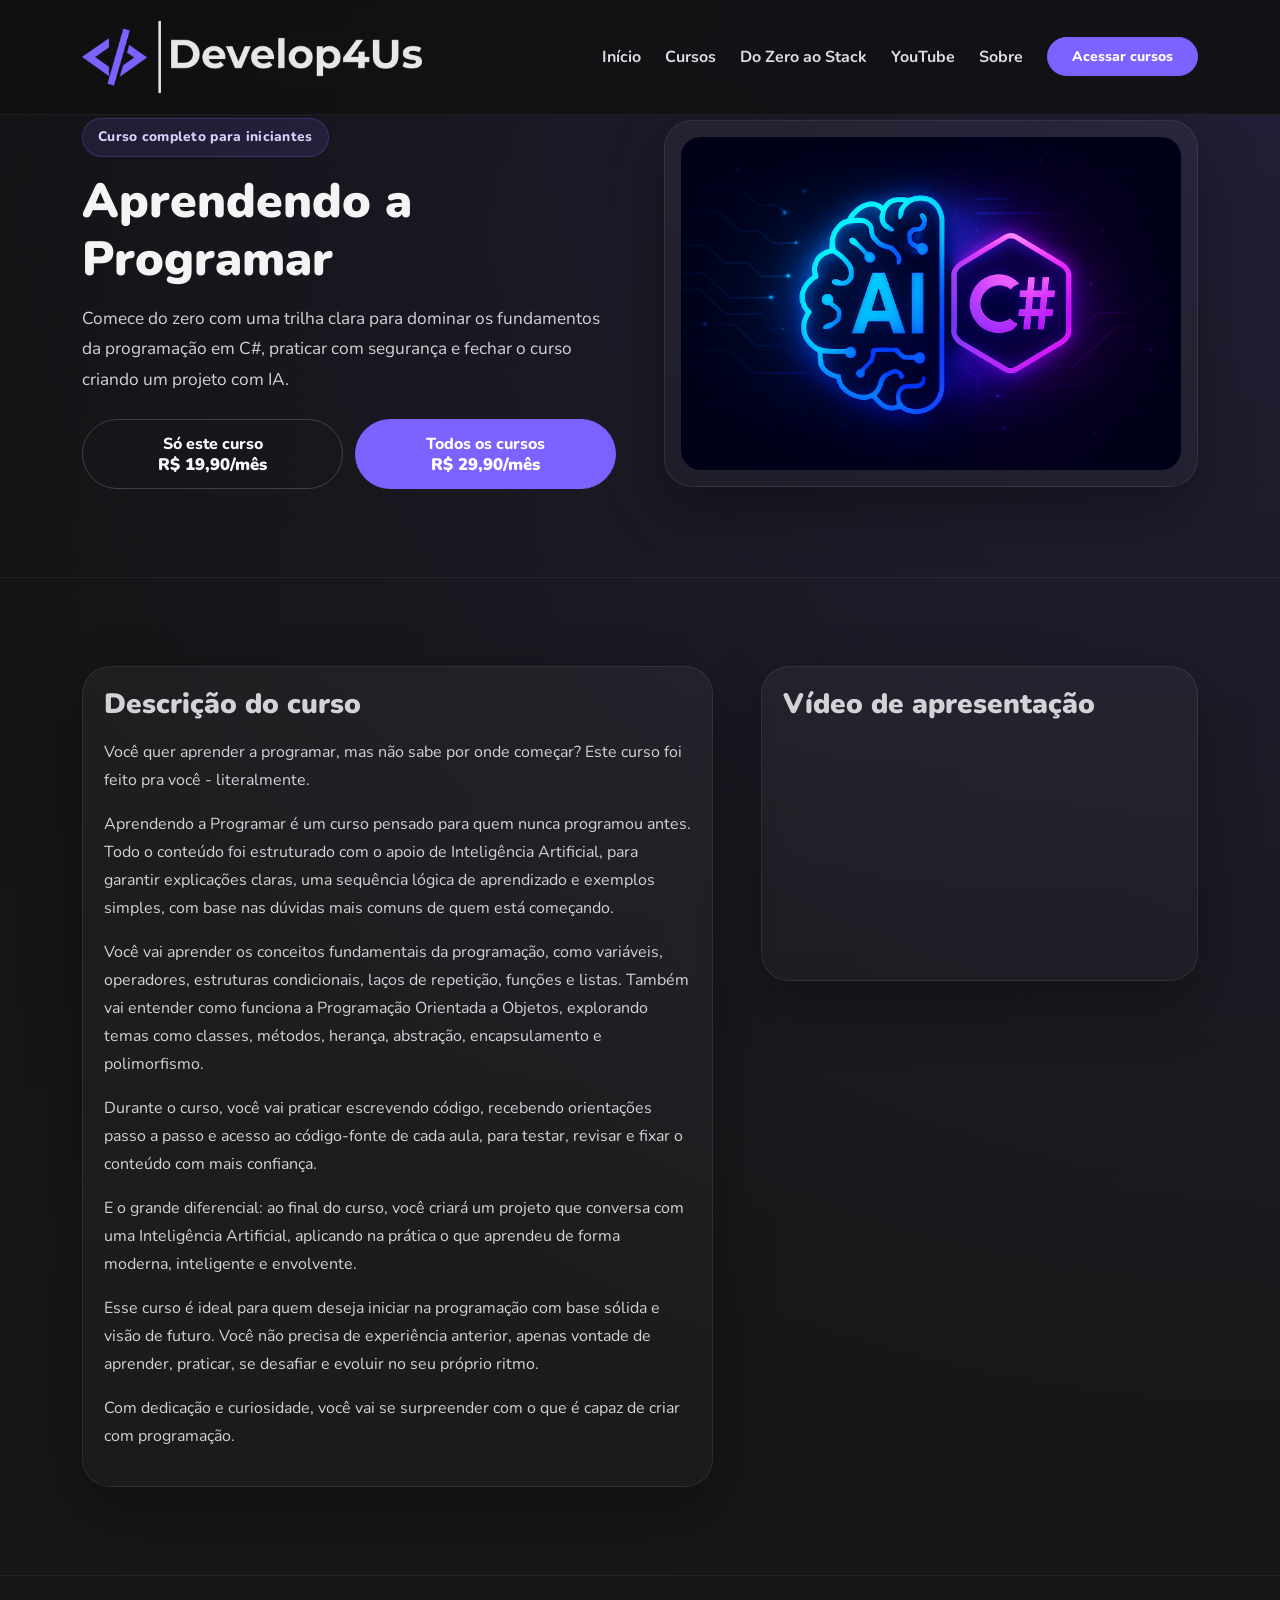
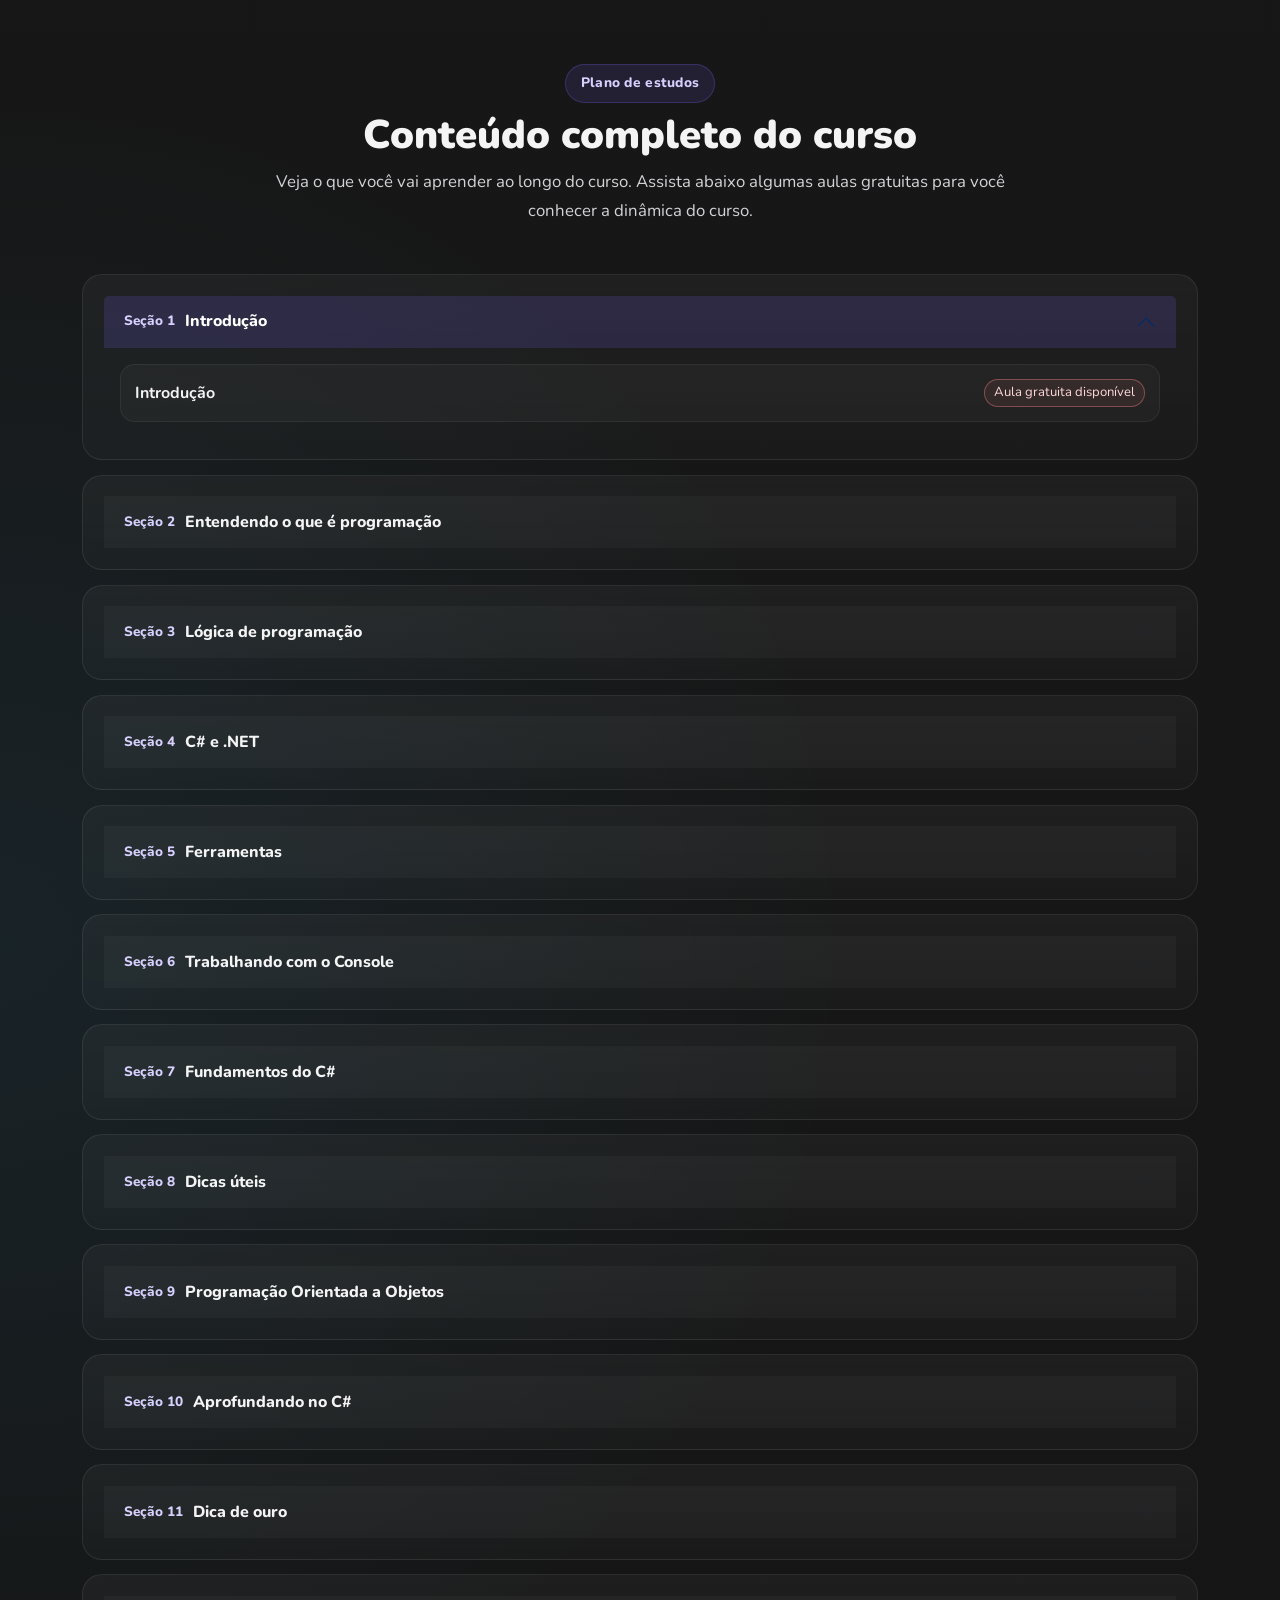
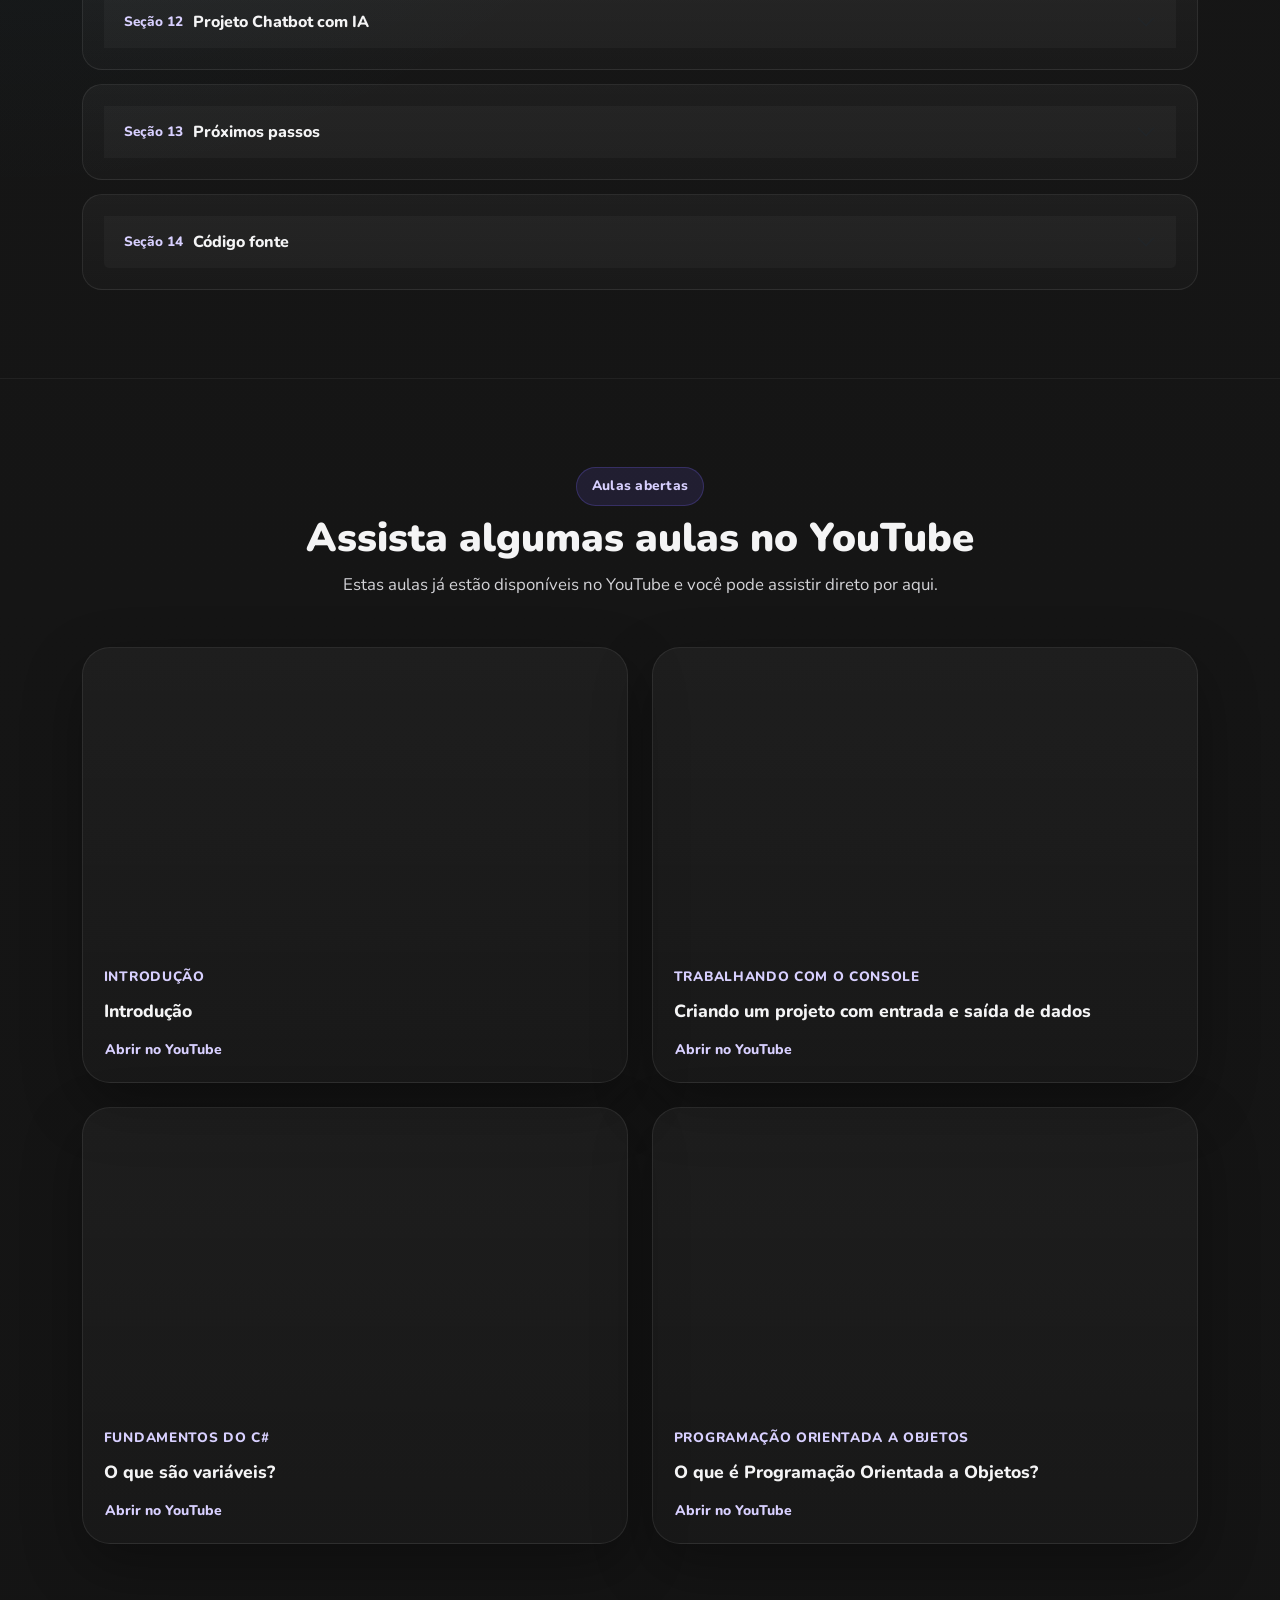
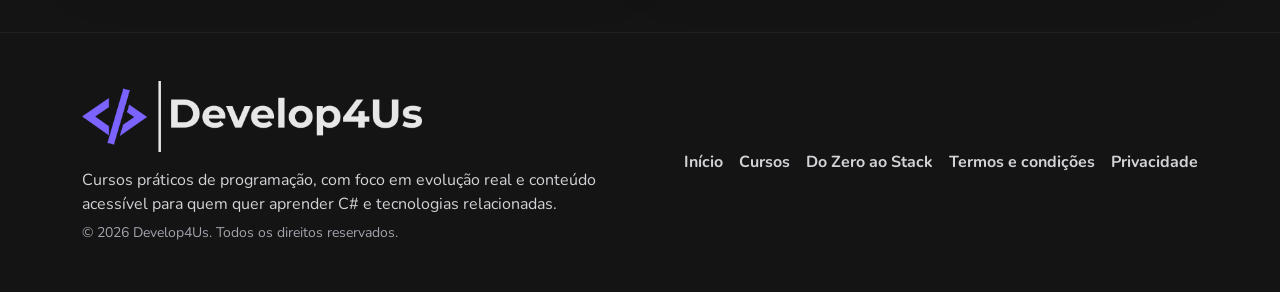
==== commit c4c20a86: "Usa iframes diretos do YouTube na página de curso" ====
--- a/aprendendo-a-programar/index.html
+++ b/aprendendo-a-programar/index.html
@@ -80,13 +80,9 @@
             <div class="col-12 col-lg-5">
               <div class="card-surface course-video-presentation">
                 <h2 class="h3 fw-black mb-3">Vídeo de apresentação</h2>
-                <button type="button" class="video-thumb video-thumb-link rounded overflow-hidden border-0 p-0 w-100 text-start inline-play-trigger" data-video-id="44EhH_-DKz4" data-target="presentationPlayer" aria-label="Assistir apresentação do curso aqui mesmo">
-                  <img src="https://img.youtube.com/vi/44EhH_-DKz4/hqdefault.jpg" alt="Thumbnail do vídeo de apresentação do curso" class="video-thumb-image">
-                  <span class="video-play-badge"><i class="bi bi-play-fill"></i></span>
-                </button>
-                <div id="presentationPlayer" class="inline-player mt-3" hidden></div>
-                <button type="button" class="btn btn-outline-light mt-3 inline-play-trigger" data-video-id="44EhH_-DKz4" data-target="presentationPlayer">Assistir aqui mesmo</button>
-                <a href="https://youtu.be/44EhH_-DKz4" class="btn btn-link btn-sm p-0 mt-2 open-youtube-link" target="_blank" rel="noopener noreferrer">Ou abrir no YouTube</a>
+                <div class="ratio ratio-16x9 rounded overflow-hidden">
+                  <iframe src="https://www.youtube.com/embed/44EhH_-DKz4?si=MZQcJyqXKW4fUPBW" title="Vídeo de apresentação do curso Aprendendo a Programar" frameborder="0" allow="accelerometer; autoplay; clipboard-write; encrypted-media; gyroscope; picture-in-picture; web-share" referrerpolicy="strict-origin-when-cross-origin" allowfullscreen></iframe>
+                </div>
               </div>
             </div>
           </div>
--- a/assets/css/site.css
+++ b/assets/css/site.css
@@ -864,10 +864,6 @@
 }
 
 
-.inline-play-trigger.video-thumb-link {
-  background: transparent;
-}
-
 .open-youtube-link {
   color: #d8d0ff;
   text-decoration: none;
@@ -877,10 +873,6 @@
 .open-youtube-link:hover,
 .open-youtube-link:focus {
   color: #fff;
-}
-
-.inline-player {
-  width: 100%;
 }
 
 @media (min-width: 768px) {
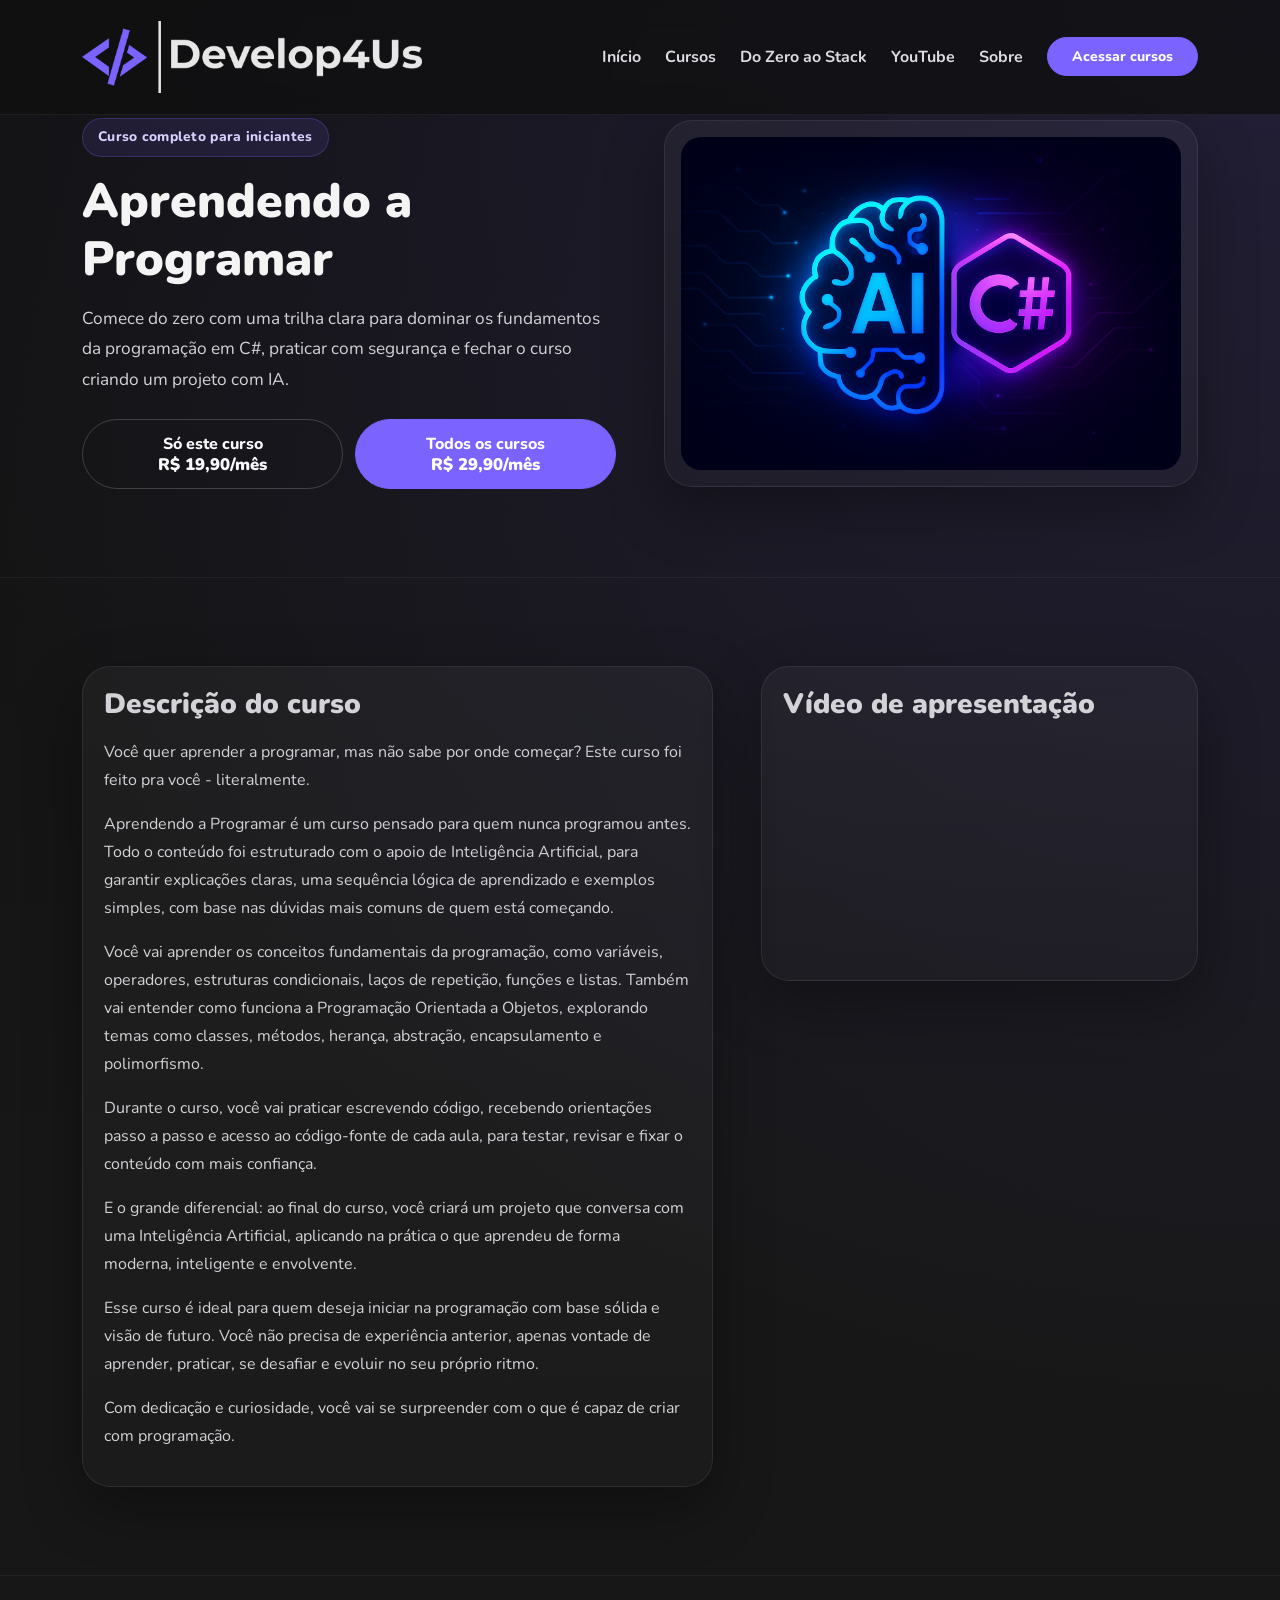
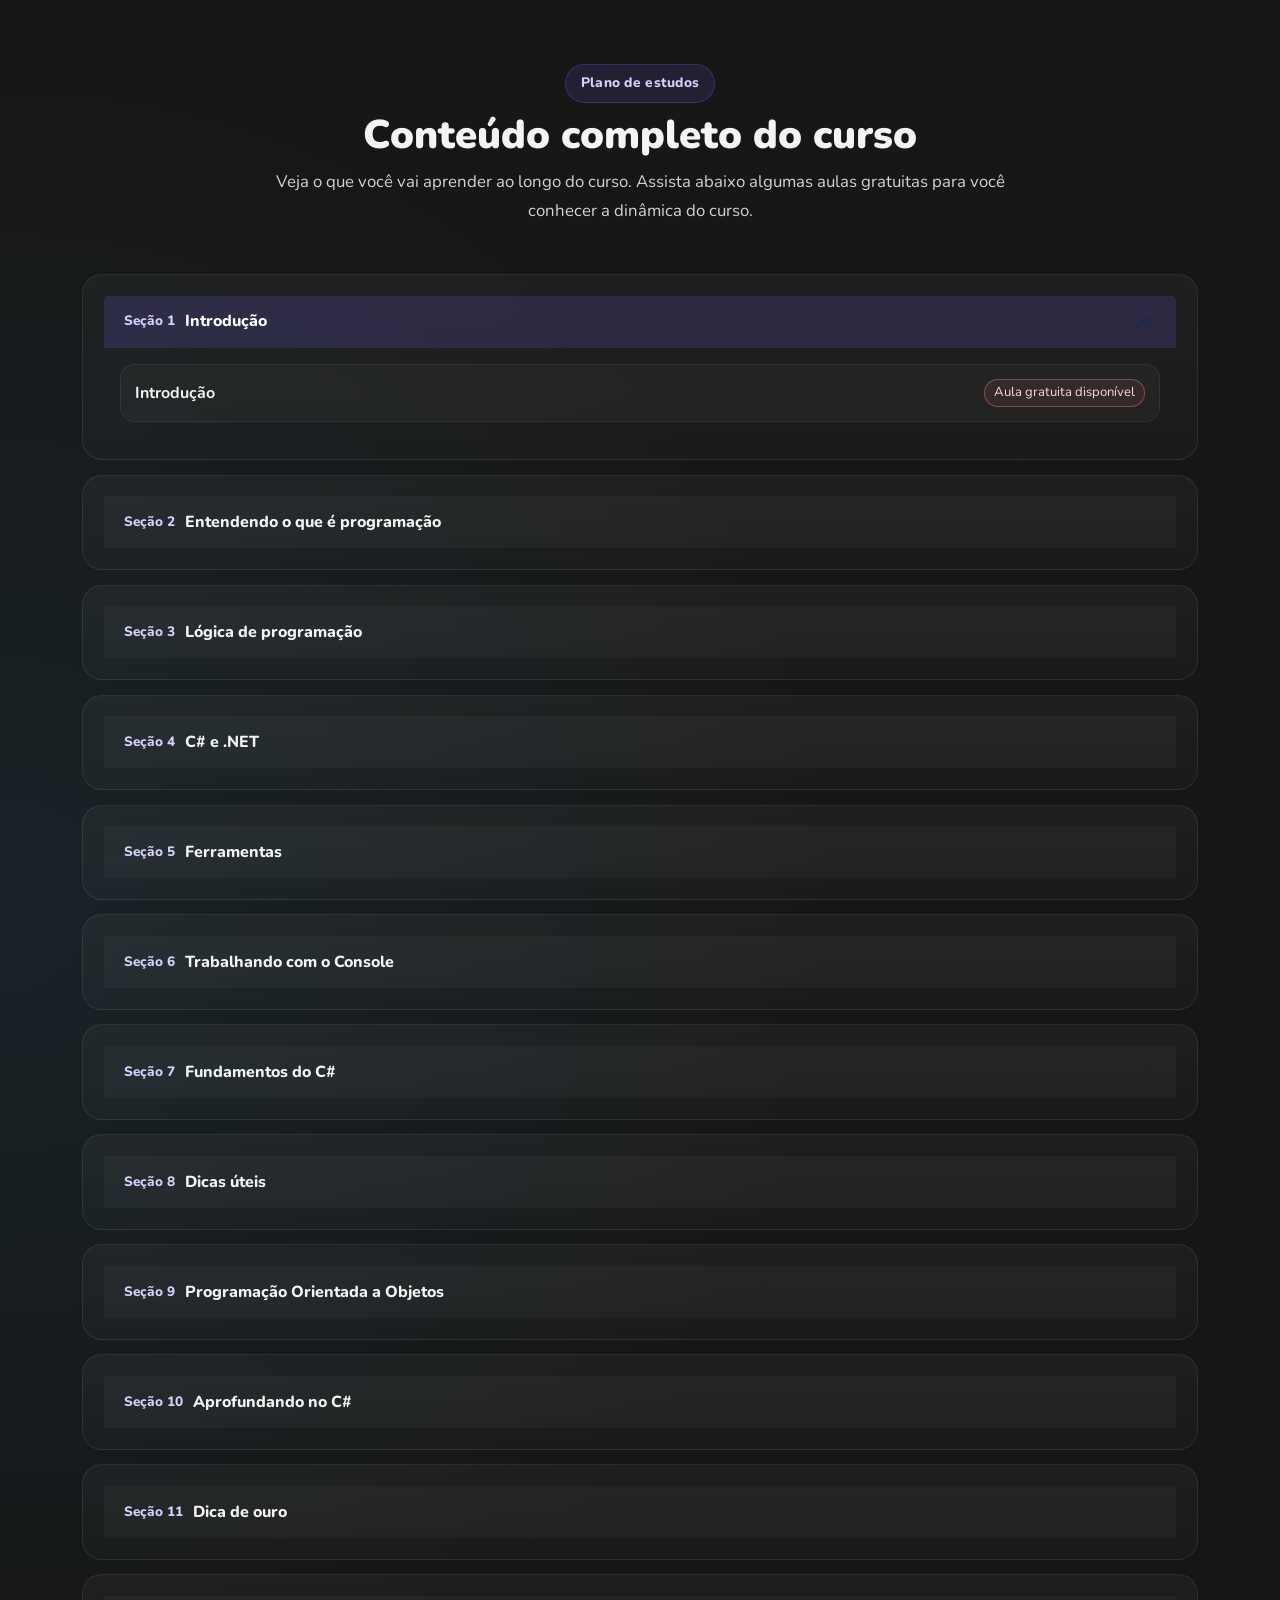
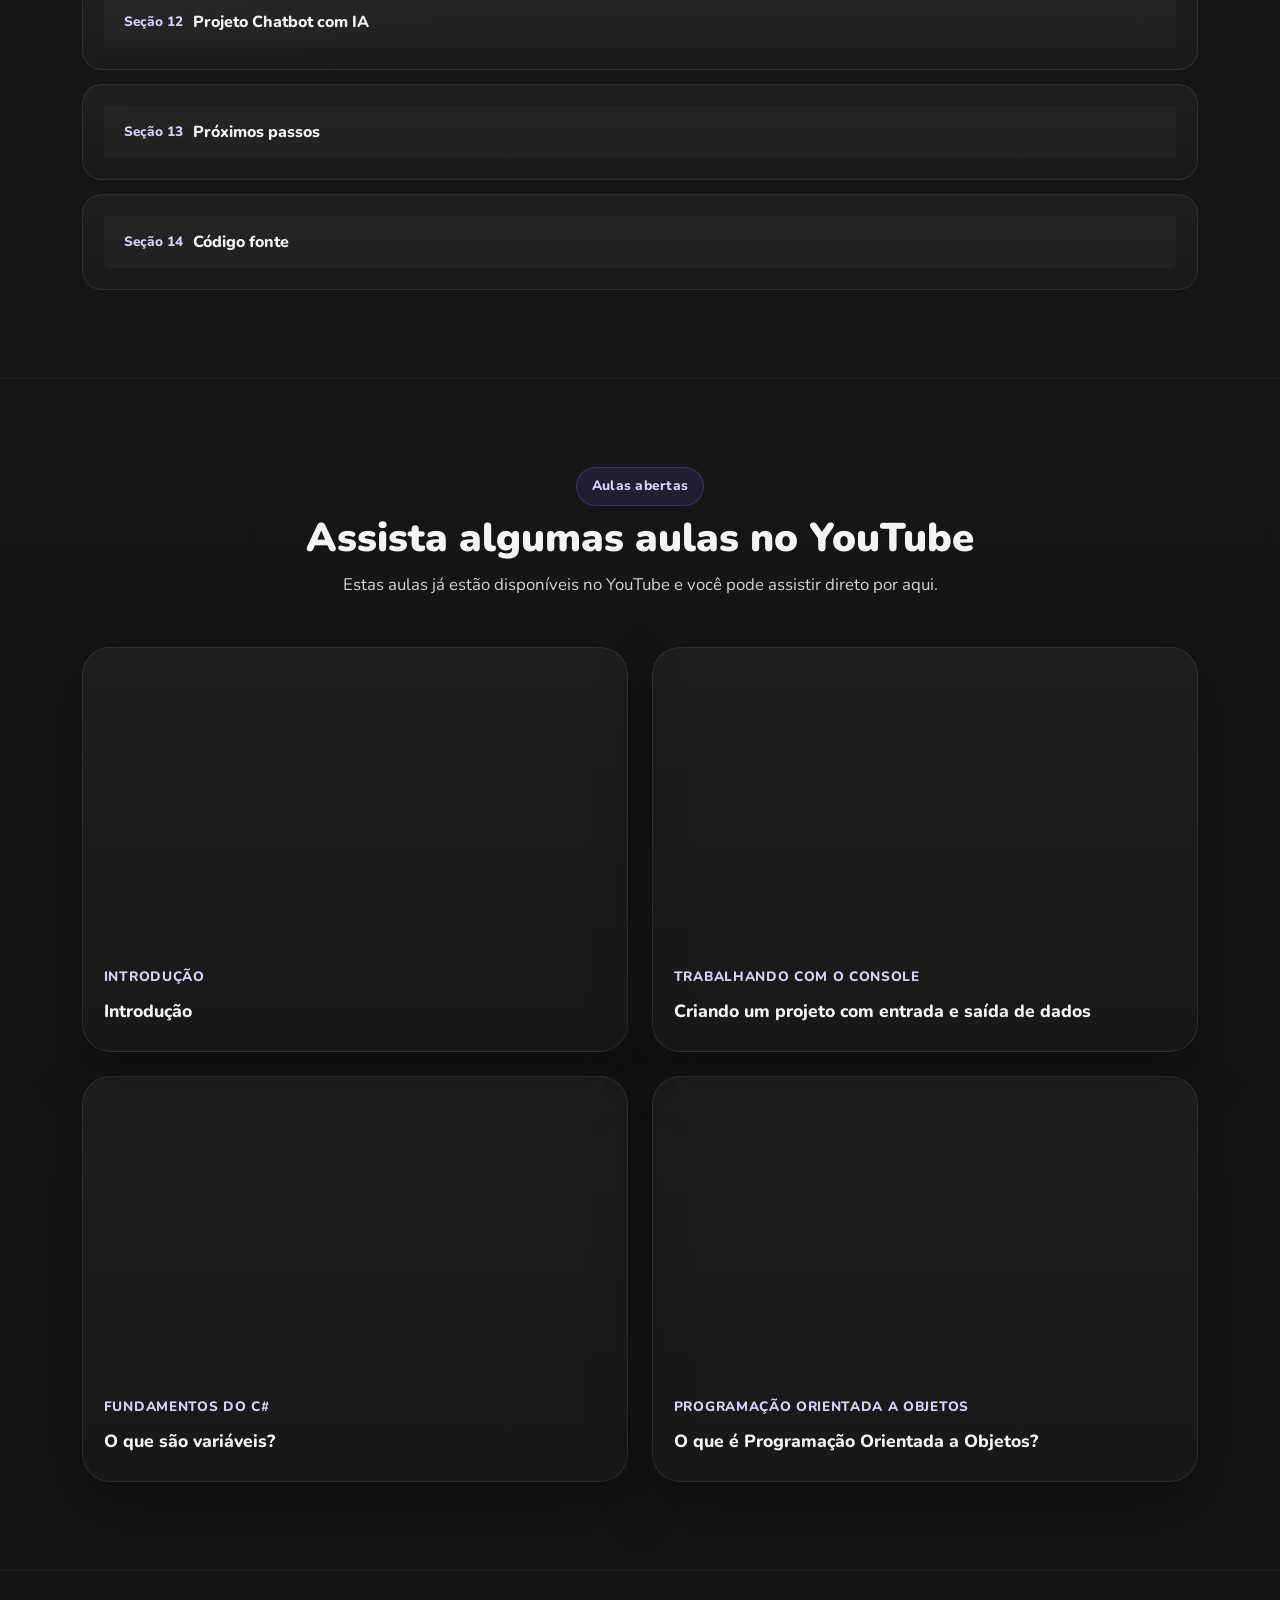
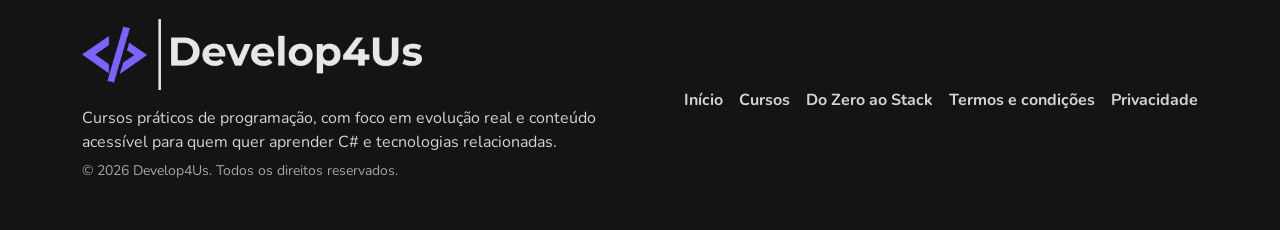
==== commit 4ee2eac8: "Restaura iframes diretos sem API nem botões extras" ====
--- a/aprendendo-a-programar/index.html
+++ b/aprendendo-a-programar/index.html
@@ -81,7 +81,7 @@
               <div class="card-surface course-video-presentation">
                 <h2 class="h3 fw-black mb-3">Vídeo de apresentação</h2>
                 <div class="ratio ratio-16x9 rounded overflow-hidden">
-                  <iframe src="https://www.youtube.com/embed/44EhH_-DKz4?si=MZQcJyqXKW4fUPBW" title="Vídeo de apresentação do curso Aprendendo a Programar" frameborder="0" allow="accelerometer; autoplay; clipboard-write; encrypted-media; gyroscope; picture-in-picture; web-share" referrerpolicy="strict-origin-when-cross-origin" allowfullscreen></iframe>
+                  <iframe src="https://www.youtube.com/embed/44EhH_-DKz4" title="Vídeo de apresentação do curso Aprendendo a Programar" frameborder="0" allow="accelerometer; autoplay; clipboard-write; encrypted-media; gyroscope; picture-in-picture; web-share" allowfullscreen></iframe>
                 </div>
               </div>
             </div>
--- a/assets/css/site.css
+++ b/assets/css/site.css
@@ -864,16 +864,6 @@
 }
 
 
-.open-youtube-link {
-  color: #d8d0ff;
-  text-decoration: none;
-  font-weight: 800;
-}
-
-.open-youtube-link:hover,
-.open-youtube-link:focus {
-  color: #fff;
-}
 
 @media (min-width: 768px) {
   .course-pricing-inline {
